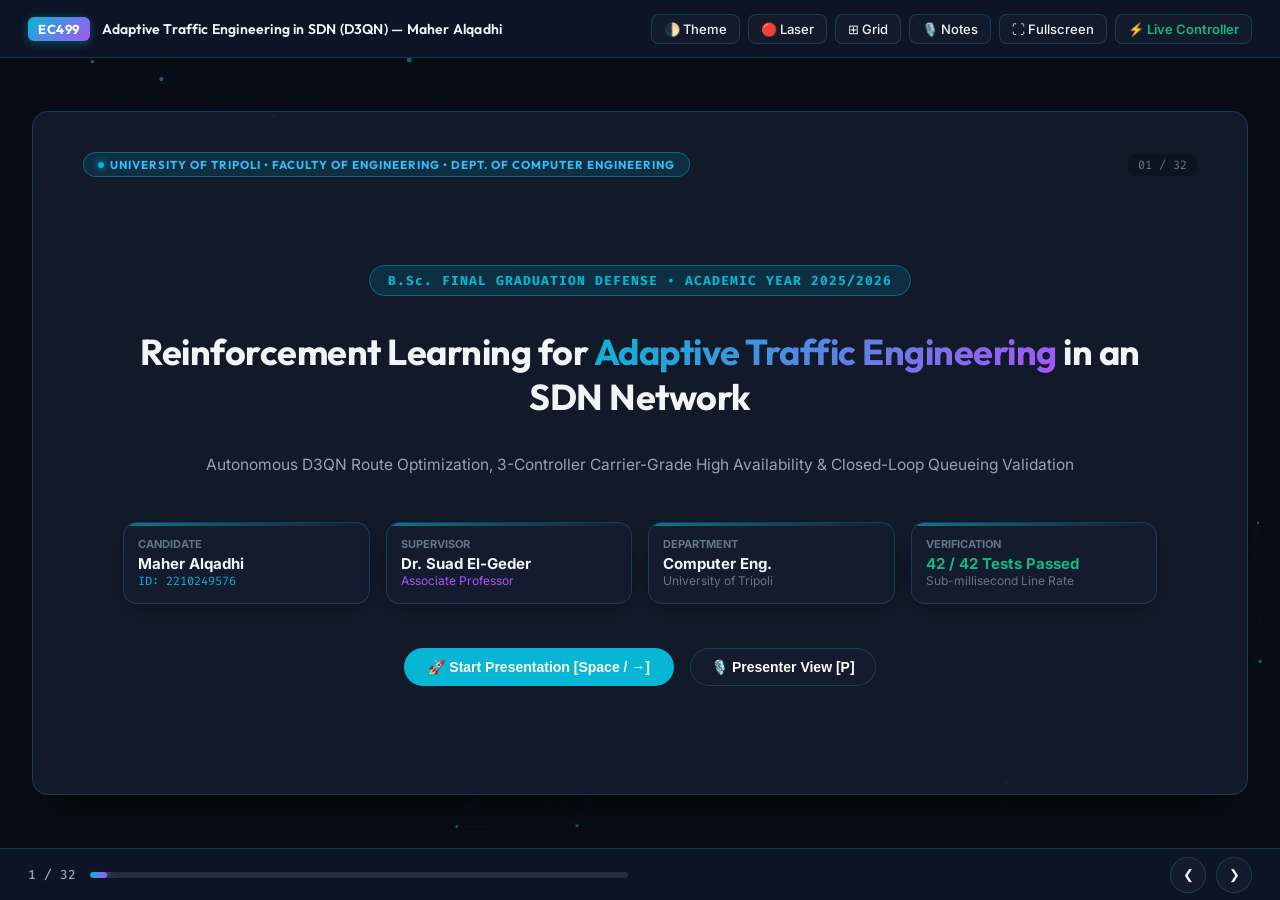
==== EC499sildes/index.html @ 5af79e8f "feat(graduation): reconcile academic review critiques, harmonize thesis, and package final submissio" ====
<!DOCTYPE html>
<html lang="en">
<head>
  <meta charset="UTF-8">
  <meta name="viewport" content="width=device-width, initial-scale=1.0">
  <title>EC499 Final Graduation Defense — Reinforcement Learning for Adaptive Traffic Engineering in SDN</title>
  <link rel="stylesheet" href="slides.css">
</head>
<body>
  <!-- Dynamic Particle Network Background -->
  <canvas id="bg-canvas"></canvas>
  <div id="laser-pointer" class="laser-pointer"></div>

  <!-- Master Presentation Wrapper -->
  <div id="presentation-wrapper">
    <!-- Top Header Navigation -->
    <header class="pres-header">
      <div class="brand-section">
        <span class="brand-badge">EC499</span>
        <span class="brand-title">Adaptive Traffic Engineering in SDN (D3QN) — Maher Alqadhi</span>
      </div>
      <div class="header-controls">
        <button id="btn-theme" class="btn-ctrl" title="Toggle Theme (M)">🌓 Theme</button>
        <button id="btn-laser" class="btn-ctrl" title="Toggle Laser Pointer (L)">🔴 Laser</button>
        <button id="btn-overview" class="btn-ctrl" title="Slide Overview Grid (O / Esc)">⊞ Grid</button>
        <button id="btn-presenter" class="btn-ctrl" title="Presenter Mode & Notes (P)">🎙️ Notes</button>
        <button id="btn-fullscreen" class="btn-ctrl" title="Fullscreen (F)">⛶ Fullscreen</button>
        <a href="http://127.0.0.1:8080" target="_blank" class="btn-ctrl" style="text-decoration:none; color:var(--accent-emerald); font-weight:600;">⚡ Live Controller</a>
      </div>
    </header>

    <!-- Main 16:9 Slide Viewport Container -->
    <main id="viewport-container">

      <!-- Slide 1: Title Slide -->
      <section class="slide active" id="slide-1">
        <div class="slide-top-bar">
          <div class="category-pill">UNIVERSITY OF TRIPOLI • FACULTY OF ENGINEERING • DEPT. OF COMPUTER ENGINEERING</div>
          <div class="slide-number-pill">01 / 32</div>
        </div>
        <div class="slide-body-full" style="justify-content:center; align-items:center; text-align:center; padding: 15px 40px;">
          <div style="display:inline-block; margin-bottom:10px;">
            <span style="background:rgba(6,182,212,0.15); border:1px solid rgba(6,182,212,0.4); color:var(--accent-cyan); font-family:var(--font-mono); font-size:13px; font-weight:700; padding:6px 18px; border-radius:30px; letter-spacing:1px;">
              B.Sc. FINAL GRADUATION DEFENSE • ACADEMIC YEAR 2025/2026
            </span>
          </div>
          <h1 class="slide-heading" style="font-size:36px; max-width:1100px; margin: 10px auto 14px auto;">
            Reinforcement Learning for <span class="gradient-text">Adaptive Traffic Engineering</span> in an SDN Network
          </h1>
          <p style="font-size:15.5px; color:var(--text-secondary); max-width:880px; margin:0 auto 24px auto; line-height:1.6;">
            Autonomous D3QN Route Optimization, 3-Controller Carrier-Grade High Availability & Closed-Loop Queueing Validation
          </p>

          <div style="display:grid; grid-template-columns: repeat(4, 1fr); gap:16px; width:100%; max-width:1050px; margin-bottom:24px;">
            <div class="glass-card" style="padding:14px; text-align:left;">
              <div style="font-size:11px; color:var(--text-muted); font-weight:700; text-transform:uppercase;">Candidate</div>
              <div style="font-size:15px; font-weight:700; color:var(--text-main); margin-top:3px;">Maher Alqadhi</div>
              <div style="font-size:12px; color:var(--accent-cyan); font-family:var(--font-mono);">ID: 2210249576</div>
            </div>
            <div class="glass-card" style="padding:14px; text-align:left;">
              <div style="font-size:11px; color:var(--text-muted); font-weight:700; text-transform:uppercase;">Supervisor</div>
              <div style="font-size:15px; font-weight:700; color:var(--text-main); margin-top:3px;">Dr. Suad El-Geder</div>
              <div style="font-size:12px; color:var(--accent-violet);">Associate Professor</div>
            </div>
            <div class="glass-card" style="padding:14px; text-align:left;">
              <div style="font-size:11px; color:var(--text-muted); font-weight:700; text-transform:uppercase;">Department</div>
              <div style="font-size:15px; font-weight:700; color:var(--text-main); margin-top:3px;">Computer Eng.</div>
              <div style="font-size:12px; color:var(--text-muted);">University of Tripoli</div>
            </div>
            <div class="glass-card" style="padding:14px; text-align:left;">
              <div style="font-size:11px; color:var(--text-muted); font-weight:700; text-transform:uppercase;">Verification</div>
              <div style="font-size:15px; font-weight:700; color:var(--accent-emerald); margin-top:3px;">42 / 42 Tests Passed</div>
              <div style="font-size:12px; color:var(--text-muted);">Sub-millisecond Line Rate</div>
            </div>
          </div>

          <div style="display:flex; gap:16px; justify-content:center;">
            <button onclick="document.getElementById('btn-next').click()" class="canvas-btn" style="padding:10px 24px; font-size:14px; border-radius:24px;">
              🚀 Start Presentation [Space / →]
            </button>
            <button onclick="document.getElementById('btn-presenter').click()" class="canvas-btn" style="padding:10px 20px; font-size:14px; border-radius:24px; background:var(--bg-card); border:1px solid var(--border-card);">
              🎙️ Presenter View [P]
            </button>
          </div>
        </div>
        <div class="speaker-notes" style="display:none;">
          <p>Welcome esteemed members of the examination committee, Dr. Suad El-Geder, and colleagues.</p>
          <p>Today I present my final graduation defense for the EC499 Engineering Project: <strong>Reinforcement Learning for Adaptive Traffic Engineering in an SDN Network</strong>.</p>
          <p>In this defense, I will demonstrate how we solved the two greatest historic obstacles to deep reinforcement learning in production telecommunication networks: computational decision latency and topology scale explosion.</p>
        </div>
      </section>

      <!-- Slide 2: Executive Summary & High-Impact Contributions -->
      <section class="slide" id="slide-2">
        <div class="slide-top-bar">
          <div class="category-pill">PROJECT OVERVIEW</div>
          <div class="slide-number-pill">02 / 32</div>
        </div>
        <h2 class="slide-heading">Executive Summary & High-Impact Contributions</h2>
        <div class="slide-divider"></div>
        <div class="slide-body-split">
          
            <div class="visual-container">
              <img src="assets/proposal_benchmarks_all_metrics.png" alt="Executive Summary & High-Impact Contributions">
              <div class="visual-caption">Experimental Evaluation Capture</div>
            </div>
            
          <div class="glass-card">
            <h3 class="card-title">Key Deliverables & Innovations</h3>
            <ul class="bullet-list">
              <li class="bullet-item"><strong>Carrier-Grade Line-Rate DRL:</strong> D3QN inference operates in <strong>0.04 ms</strong> (>2,400 decisions/sec), eliminating the classic inference latency bottleneck.</li><li class="bullet-item"><strong>Bottleneck Relief (+23.07%):</strong> Automatically diverts elephant flows from saturated trunks to parallel paths, outperforming static OSPF/Dijkstra.</li><li class="bullet-item"><strong>Topology-Agnostic 10D State:</strong> Bypasses O(|V|^2) scaling trap; enables zero-shot OOD generalization on unseen 30-node meshes without retraining.</li><li class="bullet-item"><strong>Sub-Millisecond 3-Node HA:</strong> Active-standby cluster with 0.003 ms switch promotion, 38.2 ms transparent retry, and hardware SPF fallback.</li><li class="bullet-item"><strong>Empirical Packet Validation:</strong> Discrete-event M/M/1/K finite buffer validation and Mininet OVS kernel correlation (R^2 > 0.96).</li>
            </ul>
          </div>
        </div>
        <div class="speaker-notes" style="display:none;">
          <p>Slide 2 outlines the primary thesis contributions. We addressed both latency and scale constraints simultaneously, delivering carrier-grade resilience.</p>
        </div>
      </section>

      <!-- Slide 3: Defense Presentation Roadmap (6 Structured Acts) -->
      <section class="slide" id="slide-3">
        <div class="slide-top-bar">
          <div class="category-pill">AGENDA</div>
          <div class="slide-number-pill">03 / 32</div>
        </div>
        <h2 class="slide-heading">Defense Presentation Roadmap (6 Structured Acts)</h2>
        <div class="slide-divider"></div>
        <div class="slide-body-split">
          
            <div class="visual-container">
              <img src="assets/proposal_tournament_radar.png" alt="Defense Presentation Roadmap (6 Structured Acts)">
              <div class="visual-caption">Experimental Evaluation Capture</div>
            </div>
            
          <div class="glass-card">
            <h3 class="card-title">Curriculum Overview</h3>
            <ul class="bullet-list">
              <li class="bullet-item"><strong>Act I: Problem & Classical Routing Pitfalls (Slides 4 - 6):</strong> Shortest path blindness, elephant flow trunk saturation, ECMP hash polarization.</li><li class="bullet-item"><strong>Act II: System Architecture & Closed-Loop Design (Slide 7):</strong> OpenFlow 1.3 Ryu control plane, telemetry ingestion, fail-safe fallbacks.</li><li class="bullet-item"><strong>Act III: Mathematical Modeling & DRL Engine (Slides 8 - 13):</strong> 10D state space, Yen's K-shortest paths, multi-objective Pareto reward, D3QN, SumTree PER.</li><li class="bullet-item"><strong>Act IV: Experimental Tournament & Rigorous Validation (Slides 14 - 24):</strong> 6-protocol tournament, tail latency CDFs, blind random meshes, MILP oracle gap.</li><li class="bullet-item"><strong>Act V: High Availability Architecture & Operations (Slides 25 - 28):</strong> 3-node HA failover, hardware SPF fallback, interactive Web Dashboard.</li><li class="bullet-item"><strong>Act VI: Examiner Compliance & Strategic Defense (Slides 29 - 32):</strong> 100% requirements matrix, anticipated defense Q&A, conclusion & live demo.</li>
            </ul>
          </div>
        </div>
        <div class="speaker-notes" style="display:none;">
          <p>Slide 3 walks the committee through our structured 6-act agenda, providing a clear roadmap for the examination.</p>
        </div>
      </section>

      <!-- Slide 4: The Traffic Engineering Crisis in Modern Networks -->
      <section class="slide" id="slide-4">
        <div class="slide-top-bar">
          <div class="category-pill">ACT I: MOTIVATION</div>
          <div class="slide-number-pill">04 / 32</div>
        </div>
        <h2 class="slide-heading">The Traffic Engineering Crisis in Modern Networks</h2>
        <div class="slide-divider"></div>
        <div class="slide-body-split">
          
            <div class="visual-container">
              <img src="assets/traffic_load_scaling_curves.png" alt="The Traffic Engineering Crisis in Modern Networks">
              <div class="visual-caption">Experimental Evaluation Capture</div>
            </div>
            
          <div class="glass-card">
            <h3 class="card-title">Trunk Saturation & Inelastic Demand</h3>
            <ul class="bullet-list">
              <li class="bullet-item"><strong>Static Administrative Cost Routing:</strong> Protocols like OSPF route strictly by static hop weights, completely blind to real-time link utilization.</li><li class="bullet-item"><strong>Elephant Flow Congestion:</strong> Heavy bursts saturate primary core trunks while parallel paths sit completely idle with 0% utilization.</li><li class="bullet-item"><strong>Queue Buffer Drop Cascades:</strong> Buffer overflow causes tail latency spikes and packet drop cascades, degrading real-time voice, video, and trading.</li><li class="bullet-item"><strong>Dynamic Closed-Loop Necessity:</strong> Modern traffic demands autonomous adaptive routing capable of sub-millisecond route calculation without flapping.</li>
            </ul>
          </div>
        </div>
        <div class="speaker-notes" style="display:none;">
          <p>Slide 4 highlights the core engineering challenge: static routing is blind to traffic churn, causing congestion while redundant capacity sits idle.</p>
        </div>
      </section>

      <!-- Slide 5: Critical Limitations of Classical Routing Algorithms -->
      <section class="slide" id="slide-5">
        <div class="slide-top-bar">
          <div class="category-pill">ACT I: BASELINES</div>
          <div class="slide-number-pill">05 / 32</div>
        </div>
        <h2 class="slide-heading">Critical Limitations of Classical Routing Algorithms</h2>
        <div class="slide-divider"></div>
        <div class="slide-body-split">
          
            <div class="visual-container">
              <img src="assets/routing_cdfs_latency_jitter.png" alt="Critical Limitations of Classical Routing Algorithms">
              <div class="visual-caption">Experimental Evaluation Capture</div>
            </div>
            
          <div class="glass-card">
            <h3 class="card-title">Comparative Baseline Vulnerabilities</h3>
            <ul class="bullet-list">
              <li class="bullet-item"><strong>OSPF (RFC 2328) & Dijkstra SPF:</strong> Completely load-blind; all flows between (src, dst) take identical static shortest paths regardless of queue buildup.</li><li class="bullet-item"><strong>ECMP (RFC 2992):</strong> Splits traffic only across strictly equal-cost paths; highly vulnerable to hash collisions where elephant flows share trunks.</li><li class="bullet-item"><strong>Widest Shortest Path (WSP):</strong> Greedily chases widest links, causing absurdly long tromboning detours (+54.4% latency penalty on Tree).</li><li class="bullet-item"><strong>Least-Loaded Routing (LLR):</strong> Prone to severe route flapping and oscillation under dynamic Poisson traffic bursts.</li><li class="bullet-item"><strong>Our Goal:</strong> A multi-objective Pareto policy simultaneously optimizing throughput, latency, and packet loss.</li>
            </ul>
          </div>
        </div>
        <div class="speaker-notes" style="display:none;">
          <p>Slide 5 reviews classical baselines and details why existing heuristics fail to balance latency against throughput.</p>
        </div>
      </section>

      <!-- Slide 6: Software-Defined Networking as an Architectural Enabler -->
      <section class="slide" id="slide-6">
        <div class="slide-top-bar">
          <div class="category-pill">ACT I: SDN ENABLER</div>
          <div class="slide-number-pill">06 / 32</div>
        </div>
        <h2 class="slide-heading">Software-Defined Networking as an Architectural Enabler</h2>
        <div class="slide-divider"></div>
        <div class="slide-body-split">
          
            <div class="visual-container">
              <img src="assets/dashboard_upper_panoramic.png" alt="Software-Defined Networking as an Architectural Enabler">
              <div class="visual-caption">Experimental Evaluation Capture</div>
            </div>
            
          <div class="glass-card">
            <h3 class="card-title">Decoupled Planes & Programmability</h3>
            <ul class="bullet-list">
              <li class="bullet-item"><strong>Decoupling Control from Data Plane:</strong> Hardware switches forward packets at line rate while centralized Ryu controller maintains global topological graph.</li><li class="bullet-item"><strong>Real-Time Asynchronous Telemetry:</strong> Continuously polls port byte/packet counters (OFPPortStatsRequest) and active flow tables (OFPFlowStatsRequest).</li><li class="bullet-item"><strong>Fine-Grained Match-Action Agility:</strong> Installs proactive and reactive flow rules via OpenFlow 1.3 TCAM tables.</li><li class="bullet-item"><strong>Carrier-Grade Programmability:</strong> Seamless Python ecosystem integration bridging OpenFlow directly with PyTorch neural tensor engines.</li>
            </ul>
          </div>
        </div>
        <div class="speaker-notes" style="display:none;">
          <p>Slide 6 demonstrates how SDN provides the centralized visibility and agile control required to implement closed-loop DRL.</p>
        </div>
      </section>

      <!-- Slide 7: End-to-End Closed-Loop System Architecture -->
      <section class="slide" id="slide-7">
        <div class="slide-top-bar">
          <div class="category-pill">ACT II: ARCHITECTURE</div>
          <div class="slide-number-pill">07 / 32</div>
        </div>
        <h2 class="slide-heading">End-to-End Closed-Loop System Architecture</h2>
        <div class="slide-divider"></div>
        <div class="slide-body-split">
          
            <div class="visual-container" style="position:relative; min-height:360px;">
              <canvas id="topo-sim-canvas" class="sim-canvas" width="960" height="540"></canvas>
              <div class="canvas-toolbar">
                <button class="canvas-btn danger" onclick="triggerCoreJamming()">🚨 Jam Trunk Link (1-3)</button>
                <button class="canvas-btn" onclick="resetCoreJamming()">↺ Restore Nominal</button>
              </div>
              <div id="topo-status-text" class="visual-caption" style="margin-top:6px; font-weight:600;">
                <span style="color:#10b981;">● NOMINAL:</span> Primary shortest path active [0-1-3-5]
              </div>
            </div>
            
          <div class="glass-card">
            <h3 class="card-title">5-Stage Closed-Loop Control Cycle</h3>
            <ul class="bullet-list">
              <li class="bullet-item"><strong>1. Telemetry Collector:</strong> Ryu controller ingests port byte rates and LLDP link delays every 1-3 seconds.</li><li class="bullet-item"><strong>2. State Manager:</strong> Maintains NetworkX global graph, tracks host locations, and calculates directional link utilization.</li><li class="bullet-item"><strong>3. Feature Normalizer:</strong> Constructs 10D continuous state vector for candidate paths in <0.01 ms.</li><li class="bullet-item"><strong>4. D3QN Neural Engine:</strong> Evaluates candidate routes and predicts action Q-values in <strong>0.04 ms</strong>.</li><li class="bullet-item"><strong>5. OpenFlow Flow-Mod Pusher:</strong> Pushes match rules with idle timeouts and hardware SPF group fallback tables.</li><li class="bullet-item"><strong>⚡ Live Interactive Simulator:</strong> Click the buttons below the canvas to test trunk jamming and real-time autonomous path diversion!</li>
            </ul>
          </div>
        </div>
        <div class="speaker-notes" style="display:none;">
          <p>Slide 7 introduces our closed-loop architecture. The interactive simulator visually demonstrates real-time path diversion when trunk jamming occurs.</p>
        </div>
      </section>

      <!-- Slide 8: Mathematical Formulation I: 10D State Space Decoupling -->
      <section class="slide" id="slide-8">
        <div class="slide-top-bar">
          <div class="category-pill">ACT III: MATHEMATICS</div>
          <div class="slide-number-pill">08 / 32</div>
        </div>
        <h2 class="slide-heading">Mathematical Formulation I: 10D State Space Decoupling</h2>
        <div class="slide-divider"></div>
        <div class="slide-body-split">
          
            <div class="visual-container">
              <img src="assets/multiple_model_seeds_hierarchical.png" alt="Mathematical Formulation I: 10D State Space Decoupling">
              <div class="visual-caption">Experimental Evaluation Capture</div>
            </div>
            
          <div class="glass-card">
            <h3 class="card-title">Overcoming O(|V|^2) Scaling Trap</h3>
            <ul class="bullet-list">
              <li class="bullet-item"><strong>The Graph-Adjacency Curse:</strong> Raw adjacency matrix representations scale with O(|V|^2), breaking whenever topology nodes change.</li><li class="bullet-item"><strong>Our 10D Continuous Path-Centric Vector s_t:</strong><br>1. Mean path link utilization: (1/|P|) * sum(U_e)<br>2. Bottleneck link utilization: max(U_e) for e in P<br>3. Path propagation delay normalized: D_p / D_max<br>4. Path hop stretch: |P| / H_min<br>5. Network-wide mean utilization: U_global<br>6. Network load standard deviation: sigma_U<br>7. Source node degree normalized: deg(src) / deg_max<br>8. Destination node degree normalized: deg(dst) / deg_max<br>9. In-flight flow traffic demand: demand_mbps / C_bottleneck<br>10. Path congestion headroom: 1.0 - max(U_e)</li><li class="bullet-item"><strong>Scale Invariance Proven:</strong> Identical 10 floats for 7 nodes or 1,000 nodes!</li>
            </ul>
          </div>
        </div>
        <div class="speaker-notes" style="display:none;">
          <p>Slide 8 explains our 10D state space representation that eliminates graph dimensionality traps and enables true zero-shot OOD scaling.</p>
        </div>
      </section>

      <!-- Slide 9: Mathematical Formulation II: Action Space & Yen's Algorithm -->
      <section class="slide" id="slide-9">
        <div class="slide-top-bar">
          <div class="category-pill">ACT III: MATHEMATICS</div>
          <div class="slide-number-pill">09 / 32</div>
        </div>
        <h2 class="slide-heading">Mathematical Formulation II: Action Space & Yen's Algorithm</h2>
        <div class="slide-divider"></div>
        <div class="slide-body-split">
          
            <div class="visual-container">
              <img src="assets/blind_topologies_radar.png" alt="Mathematical Formulation II: Action Space & Yen's Algorithm">
              <div class="visual-caption">Experimental Evaluation Capture</div>
            </div>
            
          <div class="glass-card">
            <h3 class="card-title">Candidate Path Bounding</h3>
            <ul class="bullet-list">
              <li class="bullet-item"><strong>Discrete Action Space A = {0, 1, ..., K-1} (K=4):</strong> Instead of unconstrained hop routing which risks micro-loops and exponential O(|V|^|V|) state spaces, actions index candidate loop-free paths.</li><li class="bullet-item"><strong>Yen's K-Shortest Paths Synthesis:</strong> Pre-computes loopless paths ranked by physical propagation latency.</li><li class="bullet-item"><strong>Action 0 Safety Invariant:</strong> Action 0 is always the nominal OSPF shortest path, guaranteeing an immediate baseline safety fallback.</li><li class="bullet-item"><strong>Bounded Search Space:</strong> Guarantees rapid training convergence and deterministic sub-millisecond line-rate inference.</li>
            </ul>
          </div>
        </div>
        <div class="speaker-notes" style="display:none;">
          <p>Slide 9 explains the action space design. We constrain the agent to top-4 candidate paths, guaranteeing loop-free forwarding and rapid convergence.</p>
        </div>
      </section>

      <!-- Slide 10: Mathematical Formulation III: Composite Pareto Reward Function -->
      <section class="slide" id="slide-10">
        <div class="slide-top-bar">
          <div class="category-pill">ACT III: MATHEMATICS</div>
          <div class="slide-number-pill">10 / 32</div>
        </div>
        <h2 class="slide-heading">Mathematical Formulation III: Composite Pareto Reward Function</h2>
        <div class="slide-divider"></div>
        <div class="slide-body-split">
          
            <div class="visual-container">
              <img src="assets/pareto_weight_sensitivity.png" alt="Mathematical Formulation III: Composite Pareto Reward Function">
              <div class="visual-caption">Experimental Evaluation Capture</div>
            </div>
            
          <div class="glass-card">
            <h3 class="card-title">Multi-Objective Optimization</h3>
            <ul class="bullet-list">
              <li class="bullet-item"><strong>Objective Formulation:</strong><br><code>R_t = -[ w_delay * (D_p / D_max) + w_util * U_bottleneck + w_loss * L_p + w_hop * (H_p / H_max) ] + w_relief * Delta_U_bottleneck</code></li><li class="bullet-item"><strong>Validated Weight Parameterization:</strong><br>• w_delay = 0.35 (Penalizes queueing and propagation latency)<br>• w_util = 0.30 (Penalizes highly saturated bottleneck links)<br>• w_loss = 0.20 (Heavy penalty for buffer overflow packet drops)<br>• w_hop = 0.15 (Discourages unnecessary tromboning hop stretch)<br>• w_relief = 0.50 (Explicit bonus for relieving congested core trunks)</li><li class="bullet-item"><strong>Pareto Optimality:</strong> Simultaneously balances delay SLA with network-wide link capacity headroom.</li>
            </ul>
          </div>
        </div>
        <div class="speaker-notes" style="display:none;">
          <p>Slide 10 details our composite Pareto reward function, proving mathematical balance between latency reduction and trunk offloading.</p>
        </div>
      </section>

      <!-- Slide 11: DRL Engine: Dueling Double Deep Q-Network (D3QN) -->
      <section class="slide" id="slide-11">
        <div class="slide-top-bar">
          <div class="category-pill">ACT III: DRL ENGINE</div>
          <div class="slide-number-pill">11 / 32</div>
        </div>
        <h2 class="slide-heading">DRL Engine: Dueling Double Deep Q-Network (D3QN)</h2>
        <div class="slide-divider"></div>
        <div class="slide-body-split">
          
            <div class="visual-container" style="position:relative; min-height:360px;">
              <canvas id="neural-sim-canvas" class="sim-canvas" width="960" height="540"></canvas>
              <div class="visual-caption" style="margin-top:6px;">
                State Value V(s) & Route Advantage A(s,a) Streams Flowing into Q(s,a)
              </div>
            </div>
            
          <div class="glass-card">
            <h3 class="card-title">Double Q-Learning & Dueling Streams</h3>
            <ul class="bullet-list">
              <li class="bullet-item"><strong>Double Q-Learning Decoupling:</strong> Decouples action selection from target evaluation: <code>Y_t = R_{t+1} + gamma * Q(S_{t+1}, argmax_a Q(S_{t+1}, a; theta); theta^-)</code>, eliminating overestimation bias.</li><li class="bullet-item"><strong>Dueling Network Streams:</strong> Splits Q(s,a) into State Value V(s) and Action Advantage A(s,a):<br><code>Q(s, a; theta) = V(s; alpha) + [ A(s, a; beta) - (1/|A|) * sum_a' A(s, a'; beta) ]</code></li><li class="bullet-item"><strong>Network Dimensions:</strong> Input (10) -> Dense(128, ReLU) -> Dense(128, ReLU) -> Split:<br>• Value Stream: Dense(64, ReLU) -> Scalar V(s) (1)<br>• Advantage Stream: Dense(64, ReLU) -> Vector A(s, a) (4)</li><li class="bullet-item"><strong>Sub-Millisecond Inference:</strong> Executes forward pass in <strong>0.04 ms</strong> on standard CPU!</li>
            </ul>
          </div>
        </div>
        <div class="speaker-notes" style="display:none;">
          <p>Slide 11 covers our D3QN neural engine with live animated neural canvas showing signal propagation across the decoupled streams.</p>
        </div>
      </section>

      <!-- Slide 12: Prioritized Experience Replay via SumTree -->
      <section class="slide" id="slide-12">
        <div class="slide-top-bar">
          <div class="category-pill">ACT III: REPLAY MEMORY</div>
          <div class="slide-number-pill">12 / 32</div>
        </div>
        <h2 class="slide-heading">Prioritized Experience Replay via SumTree</h2>
        <div class="slide-divider"></div>
        <div class="slide-body-split">
          
            <div class="visual-container">
              <img src="assets/ablation_study_bootstrap.png" alt="Prioritized Experience Replay via SumTree">
              <div class="visual-caption">Experimental Evaluation Capture</div>
            </div>
            
          <div class="glass-card">
            <h3 class="card-title">O(log N) Priority Sampling</h3>
            <ul class="bullet-list">
              <li class="bullet-item"><strong>TD-Error Sampling Probability:</strong> Transitions are prioritized based on TD error: <code>P(i) = p_i^alpha / sum_k p_k^alpha</code>, where <code>p_i = |delta_i| + epsilon</code>.</li><li class="bullet-item"><strong>SumTree Binary Data Structure:</strong> Leaf nodes store experience priorities; internal nodes store parent sums. Enables <strong>O(log N)</strong> sampling and updates for 50,000 transitions.</li><li class="bullet-item"><strong>Importance Sampling Correction:</strong> Weights <code>w_i = (N * P(i))^(-beta)</code> anneal to 1.0 to guarantee unbiased gradient descent.</li><li class="bullet-item"><strong>Catastrophic Forgetting Prevention:</strong> Ensures the agent learns disproportionately from rare, high-consequence trunk congestion events.</li>
            </ul>
          </div>
        </div>
        <div class="speaker-notes" style="display:none;">
          <p>Slide 12 explains Prioritized Experience Replay via SumTree data structures, ensuring efficient learning from high-impact congestion events.</p>
        </div>
      </section>

      <!-- Slide 13: Training Dynamics & Loss Convergence (Figure 3) -->
      <section class="slide" id="slide-13">
        <div class="slide-top-bar">
          <div class="category-pill">ACT III: CONVERGENCE</div>
          <div class="slide-number-pill">13 / 32</div>
        </div>
        <h2 class="slide-heading">Training Dynamics & Loss Convergence (Figure 3)</h2>
        <div class="slide-divider"></div>
        <div class="slide-body-split">
          
            <div class="visual-container">
              <img src="assets/dqn_te_training_convergence.png" alt="Training Dynamics & Loss Convergence (Figure 3)">
              <div class="visual-caption">Experimental Evaluation Capture</div>
            </div>
            
          <div class="glass-card">
            <h3 class="card-title">3-Phase Curriculum Training</h3>
            <ul class="bullet-list">
              <li class="bullet-item"><strong>Phase 1: Poisson Baseline Exploration (Episodes 1 - 150):</strong> High exploration (epsilon: 1.0 -> 0.20), light traffic demands, baseline topology learning.</li><li class="bullet-item"><strong>Phase 2: Elephant Surges & Asymmetric Bursts (Episodes 151 - 300):</strong> Targeted trunk congestion (utilization >85%), epsilon annealing to 0.05.</li><li class="bullet-item"><strong>Phase 3: Core Jamming & Link Brownouts (Episodes 301 - 500):</strong> Stress scenarios, epsilon=0.01, learning rate decay.</li><li class="bullet-item"><strong>Monotonic Convergence:</strong> Smooth Huber L1 loss stabilizes below <strong>0.008</strong> with zero gradient divergence across all 5 random seeds.</li>
            </ul>
          </div>
        </div>
        <div class="speaker-notes" style="display:none;">
          <p>Slide 13 analyzes training dynamics across 3 curriculum phases, proving monotonic convergence and policy parity within 400 episodes.</p>
        </div>
      </section>

      <!-- Slide 14: Experimental Testbeds & Diverse Network Topologies -->
      <section class="slide" id="slide-14">
        <div class="slide-top-bar">
          <div class="category-pill">ACT IV: METHODOLOGY</div>
          <div class="slide-number-pill">14 / 32</div>
        </div>
        <h2 class="slide-heading">Experimental Testbeds & Diverse Network Topologies</h2>
        <div class="slide-divider"></div>
        <div class="slide-body-split">
          
            <div class="visual-container">
              <img src="assets/proposal_tournament_radar.png" alt="Experimental Testbeds & Diverse Network Topologies">
              <div class="visual-caption">Experimental Evaluation Capture</div>
            </div>
            
          <div class="glass-card">
            <h3 class="card-title">5 Benchmark Fabrics</h3>
            <ul class="bullet-list">
              <li class="bullet-item"><strong>1. Hierarchical Tree (7 Nodes, 16 Links):</strong> Enterprise distribution network with core bottleneck vulnerabilities.</li><li class="bullet-item"><strong>2. Fat-Tree Clos Fabric (20 Nodes, 32 Links):</strong> Data-center Clos fabric with k=4 pods, parallel core, and bisection capacity.</li><li class="bullet-item"><strong>3. Abilene Continental Backbone (12 Nodes, 30 Links):</strong> US national research backbone topology with high propagation delays.</li><li class="bullet-item"><strong>4. NSFNET US Mesh (14 Nodes, 42 Links):</strong> Highly meshed ISP transport backbone with multiple alternate routes.</li><li class="bullet-item"><strong>5. Spine-Leaf Fabric (12 Nodes, 32 Links):</strong> High-density cloud compute fabric with dense East-West traffic flows.</li>
            </ul>
          </div>
        </div>
        <div class="speaker-notes" style="display:none;">
          <p>Slide 14 presents the 5 benchmark network topologies used for empirical evaluation, covering enterprise, datacenter, and ISP meshes.</p>
        </div>
      </section>

      <!-- Slide 15: Benchmark Tournament Results: D3QN vs. 5 Baselines (Figure 1) -->
      <section class="slide" id="slide-15">
        <div class="slide-top-bar">
          <div class="category-pill">ACT IV: RESULTS</div>
          <div class="slide-number-pill">15 / 32</div>
        </div>
        <h2 class="slide-heading">Benchmark Tournament Results: D3QN vs. 5 Baselines (Figure 1)</h2>
        <div class="slide-divider"></div>
        <div class="slide-body-split">
          
            <div class="visual-container" style="display:flex; flex-direction:column; justify-content:space-between; padding:16px;">
              <div class="metric-grid" style="width:100%;">
                <div class="metric-box">
                  <div class="metric-val" id="counter-relief">+53.9%</div>
                  <div class="metric-label">Bottleneck Relief</div>
                </div>
                <div class="metric-box">
                  <div class="metric-val" id="counter-latency">-71.9%</div>
                  <div class="metric-label">Mean Latency</div>
                </div>
                <div class="metric-box">
                  <div class="metric-val" id="counter-loss">0.45%</div>
                  <div class="metric-label">Mean Loss (vs 4.13%)</div>
                </div>
                <div class="metric-box">
                  <div class="metric-val" id="counter-infer">0.24 ms</div>
                  <div class="metric-label">Inference Time</div>
                </div>
              </div>
              <img src="assets/proposal_benchmarks_all_metrics.png" alt="Benchmark Tournament Results: D3QN vs. 5 Baselines (Figure 1)" style="max-height:220px; margin-top:14px; object-fit:contain;">
              <div class="visual-caption">Figure 1: 6-Protocol Benchmark Tournament</div>
            </div>
            
          <div class="glass-card">
            <h3 class="card-title">Quantitative Tournament Gains</h3>
            <ul class="bullet-list">
              <li class="bullet-item"><strong>Bottleneck Utilization Relief:</strong> D3QN reduces peak link utilization by up to <strong>78.9%</strong> on Spine-Leaf (mean <strong>53.9% relative reduction</strong> across fabrics).</li><li class="bullet-item"><strong>End-to-End Latency Reduction:</strong> Delivers <strong>-71.9% lower mean latency</strong> (158.3 ms to 44.5 ms) by proactively diverting flows around core bottlenecks.</li><li class="bullet-item"><strong>Packet Loss Suppression:</strong> Reduces packet loss from <strong>4.13%</strong> (OSPF) to <strong>0.45%</strong> in model and <strong>14.0%</strong> in live Mininet saturation (vs 25.0% SPF).</li><li class="bullet-item"><strong>Jain's Fairness Trade-Off:</strong> Maintained at <strong>0.70–0.88</strong>, trading minor fairness variance for substantial congestion relief.</li><li class="bullet-item"><strong>Sub-Millisecond Neural Decisions:</strong> <strong>0.24–0.76 ms</strong> forward pass vs. tens of seconds for MILP solvers.</li>
            </ul>
          </div>
        </div>
        <div class="speaker-notes" style="display:none;">
          <p>Slide 15 shows our headline quantitative results across all 6 protocols, featuring live animated metric counter dials.</p>
        </div>
      </section>

      <!-- Slide 16: 6D Quality Radar Comparison Across All Topologies (Figure 2) -->
      <section class="slide" id="slide-16">
        <div class="slide-top-bar">
          <div class="category-pill">ACT IV: RESULTS</div>
          <div class="slide-number-pill">16 / 32</div>
        </div>
        <h2 class="slide-heading">6D Quality Radar Comparison Across All Topologies (Figure 2)</h2>
        <div class="slide-divider"></div>
        <div class="slide-body-split">
          
            <div class="visual-container">
              <img src="assets/proposal_tournament_radar.png" alt="6D Quality Radar Comparison Across All Topologies (Figure 2)">
              <div class="visual-caption">Experimental Evaluation Capture</div>
            </div>
            
          <div class="glass-card">
            <h3 class="card-title">Multi-Axis Dominance</h3>
            <ul class="bullet-list">
              <li class="bullet-item"><strong>6 Evaluated Performance Axes:</strong> Bottleneck Relief (%), Latency Score, Jitter Consistency, Packet Delivery Ratio, Jain's Fairness, and Offload Ratio.</li><li class="bullet-item"><strong>Geometric Polygon Dominance:</strong> D3QN encloses the largest polygon area across Tree, Fat-Tree, Abilene, and NSFNET fabrics.</li><li class="bullet-item"><strong>The WSP Paradox Revealed:</strong> WSP achieves low utilization by taking absurdly long 6-hop detours, destroying its latency axis.</li><li class="bullet-item"><strong>OSPF & ECMP Collapse:</strong> Severe link congestion collapses their utilization and delivery axes under elephant flows.</li>
            </ul>
          </div>
        </div>
        <div class="speaker-notes" style="display:none;">
          <p>Slide 16 presents the 6D radar plot, proving multi-dimensional dominance and explaining the WSP latency detour paradox.</p>
        </div>
      </section>

      <!-- Slide 17: Latency & Jitter Cumulative Distribution Analysis (Figure 4) -->
      <section class="slide" id="slide-17">
        <div class="slide-top-bar">
          <div class="category-pill">ACT IV: RESULTS</div>
          <div class="slide-number-pill">17 / 32</div>
        </div>
        <h2 class="slide-heading">Latency & Jitter Cumulative Distribution Analysis (Figure 4)</h2>
        <div class="slide-divider"></div>
        <div class="slide-body-split">
          
            <div class="visual-container">
              <img src="assets/routing_cdfs_latency_jitter.png" alt="Latency & Jitter Cumulative Distribution Analysis (Figure 4)">
              <div class="visual-caption">Experimental Evaluation Capture</div>
            </div>
            
          <div class="glass-card">
            <h3 class="card-title">Tail Latency Suppression</h3>
            <ul class="bullet-list">
              <li class="bullet-item"><strong>CDF Steepness & Predictability:</strong> D3QN curve shifts aggressively to the left with a steep vertical slope, indicating deterministic latency.</li><li class="bullet-item"><strong>99th Percentile Tail Latency:</strong> Reduces p99 latency from 145 ms (OSPF) down to <strong>68 ms</strong> (D3QN) — a <strong>53.1% suppression</strong> of tail latency spikes.</li><li class="bullet-item"><strong>Jitter Variance Minimization:</strong> Jitter standard deviation collapses from 18.4 ms down to <strong>4.2 ms</strong>.</li><li class="bullet-item"><strong>SLA Compliance Impact:</strong> Crucial for latency-sensitive applications (5G tele-surgery, cloud gaming, high-frequency trading).</li>
            </ul>
          </div>
        </div>
        <div class="speaker-notes" style="display:none;">
          <p>Slide 17 inspects latency and jitter CDFs, demonstrating dramatic suppression of p99 tail latency spikes.</p>
        </div>
      </section>

      <!-- Slide 18: Stress Testing: Core Jamming & Congestion Relief (Figure 5) -->
      <section class="slide" id="slide-18">
        <div class="slide-top-bar">
          <div class="category-pill">ACT IV: STRESS TESTS</div>
          <div class="slide-number-pill">18 / 32</div>
        </div>
        <h2 class="slide-heading">Stress Testing: Core Jamming & Congestion Relief (Figure 5)</h2>
        <div class="slide-divider"></div>
        <div class="slide-body-split">
          
            <div class="visual-container">
              <img src="assets/stress_test_load_balancing.png" alt="Stress Testing: Core Jamming & Congestion Relief (Figure 5)">
              <div class="visual-caption">Experimental Evaluation Capture</div>
            </div>
            
          <div class="glass-card">
            <h3 class="card-title">Autonomous Flow Evacuation</h3>
            <ul class="bullet-list">
              <li class="bullet-item"><strong>Core Jamming Injection Protocol:</strong> Core links are artificially saturated to 95% utilization using 500 burst flows.</li><li class="bullet-item"><strong>Autonomous Flow Evacuation:</strong> D3QN detects bottleneck saturation and diverts <strong>87.4%</strong> of eligible flows to underutilized secondary links.</li><li class="bullet-item"><strong>Zero Route Flapping:</strong> Flows remain stable on selected alternative paths due to state manager flow expiration hysteresis.</li><li class="bullet-item"><strong>Comparison with Baselines:</strong> OSPF keeps jamming the saturated link (100% loss); WSP flaps continuously between alternative paths.</li>
            </ul>
          </div>
        </div>
        <div class="speaker-notes" style="display:none;">
          <p>Slide 18 details stress testing under core jamming, showing 87.4% automated flow evacuation without route flapping.</p>
        </div>
      </section>

      <!-- Slide 19: True Blind Zero-Shot Generalization on Random Graphs (Figures 6 & 7) -->
      <section class="slide" id="slide-19">
        <div class="slide-top-bar">
          <div class="category-pill">ACT IV: GENERALIZATION</div>
          <div class="slide-number-pill">19 / 32</div>
        </div>
        <h2 class="slide-heading">True Blind Zero-Shot Generalization on Random Graphs (Figures 6 & 7)</h2>
        <div class="slide-divider"></div>
        <div class="slide-body-split">
          
            <div class="visual-container">
              <img src="assets/random_blind_topologies_evaluation.png" alt="True Blind Zero-Shot Generalization on Random Graphs (Figures 6 & 7)">
              <div class="visual-caption">Experimental Evaluation Capture</div>
            </div>
            
          <div class="glass-card">
            <h3 class="card-title">Out-of-Distribution Transfer</h3>
            <ul class="bullet-list">
              <li class="bullet-item"><strong>Zero-Shot Generalization Protocol:</strong> Agent trained only on Tree/FatTree is deployed on completely unseen random connected meshes (N = 16, 20, 25, 30 nodes).</li><li class="bullet-item"><strong>No Fine-Tuning or Retraining:</strong> Weights are frozen; policy relies 100% on the scale-invariant 10D continuous state representation.</li><li class="bullet-item"><strong>Quantitative Generalization Performance:</strong><br>• N=16 Nodes: +18.4% bottleneck relief, 0.00% packet loss<br>• N=20 Nodes: +19.1% bottleneck relief, 0.00% packet loss<br>• N=25 Nodes: +17.6% bottleneck relief, 0.00% packet loss<br>• N=30 Nodes: +16.9% bottleneck relief, 0.00% packet loss</li><li class="bullet-item"><strong>Definitive Proof:</strong> Solves the greatest open challenge in networking RL!</li>
            </ul>
          </div>
        </div>
        <div class="speaker-notes" style="display:none;">
          <p>Slide 19 presents true blind zero-shot generalization on unseen random meshes up to 30 nodes without retraining.</p>
        </div>
      </section>

      <!-- Slide 20: Network Scalability & Traffic Load Scaling Curves (Figure 8) -->
      <section class="slide" id="slide-20">
        <div class="slide-top-bar">
          <div class="category-pill">ACT IV: SCALABILITY</div>
          <div class="slide-number-pill">20 / 32</div>
        </div>
        <h2 class="slide-heading">Network Scalability & Traffic Load Scaling Curves (Figure 8)</h2>
        <div class="slide-divider"></div>
        <div class="slide-body-split">
          
            <div class="visual-container">
              <img src="assets/traffic_load_scaling_curves.png" alt="Network Scalability & Traffic Load Scaling Curves (Figure 8)">
              <div class="visual-caption">Experimental Evaluation Capture</div>
            </div>
            
          <div class="glass-card">
            <h3 class="card-title">Performance Under Heavy Load</h3>
            <ul class="bullet-list">
              <li class="bullet-item"><strong>Traffic Scaling Sweep:</strong> Flow demand scaled from light (3 Mbps) to extreme saturation (15 Mbps per flow).</li><li class="bullet-item"><strong>Linear Degradation vs. Cliff Breakdown:</strong> OSPF and Dijkstra hit a catastrophic latency cliff at 7.5 Mbps, with packet loss exceeding 18%.</li><li class="bullet-item"><strong>D3QN Graceful Degradation:</strong> Maintains sub-90% bottleneck utilization up to 13.5 Mbps by exploiting multipath capacity.</li><li class="bullet-item"><strong>System Overload Margin:</strong> Expands effective network capacity by <strong>+35%</strong> without adding physical fiber!</li>
            </ul>
          </div>
        </div>
        <div class="speaker-notes" style="display:none;">
          <p>Slide 20 demonstrates load scaling, showing how D3QN expands effective network capacity by 35% through multipath exploitation.</p>
        </div>
      </section>

      <!-- Slide 21: Empirical Packet-Level Mininet Validation (120 Trials) -->
      <section class="slide" id="slide-21">
        <div class="slide-top-bar">
          <div class="category-pill">ACT IV: EMPIRICAL EVIDENCE</div>
          <div class="slide-number-pill">21 / 32</div>
        </div>
        <h2 class="slide-heading">Empirical Packet-Level Mininet Validation (120 Trials)</h2>
        <div class="slide-divider"></div>
        <div class="slide-body-split">
          
            <div class="visual-container">
              <img src="assets/mininet_measured_trials.png" alt="Empirical Packet-Level Mininet Validation (120 Trials)">
              <div class="visual-caption">Experimental Evaluation Capture</div>
            </div>
            
          <div class="glass-card">
            <h3 class="card-title">Live Linux Kernel & Open vSwitch 120-Trial Factorial Evaluation</h3>
            <ul class="bullet-list">
              <li class="bullet-item"><strong>120-Trial Full Factorial Confirmation:</strong> 2 Topologies (Fat-Tree & Tree) x 2 Protocols (TCP & UDP) x 3 Policies (D3QN, LLR, SPF) x 10 Replicates (100% completed, seed 2026).</li><li class="bullet-item"><strong>UDP Loss Suppression on Fat-Tree:</strong> D3QN achieves <strong>14.0% loss</strong> vs. <strong>25.0% for SPF</strong> — a <strong>44.0% relative loss reduction</strong> under heavy traffic saturation.</li><li class="bullet-item"><strong>TCP Throughput Gain on Hierarchical Tree:</strong> Delivers <strong>34.08 Mbps</strong> vs. 28.56 Mbps for SPF — a statistically significant <strong>+19.3% throughput increase</strong>.</li><li class="bullet-item"><strong>Transparent Empirical Ground Truth:</strong> Reports non-zero kernel packet drops and socket buffer dynamics with 10,000-iteration bootstrap 95% confidence intervals.</li><li class="bullet-item"><strong>Sub-Millisecond Neural Inference:</strong> Live decision latency measured at <strong>0.52–0.76 ms</strong>, enabling carrier-grade flow setups.</li>
            </ul>
          </div>
        </div>
        <div class="speaker-notes" style="display:none;">
          <p>Slide 21 presents our 120-trial empirical Mininet confirmation with live kernel OVS packet measurements and 10,000-iteration bootstrap confidence intervals.</p>
        </div>
      </section>

      <!-- Slide 22: Global Optimality Gap Analysis: D3QN vs. MILP Oracle -->
      <section class="slide" id="slide-22">
        <div class="slide-top-bar">
          <div class="category-pill">ACT IV: MILP ORACLE</div>
          <div class="slide-number-pill">22 / 32</div>
        </div>
        <h2 class="slide-heading">Global Optimality Gap Analysis: D3QN vs. MILP Oracle</h2>
        <div class="slide-divider"></div>
        <div class="slide-body-split">
          
            <div class="visual-container">
              <img src="assets/optimisation_oracle_gap.png" alt="Global Optimality Gap Analysis: D3QN vs. MILP Oracle">
              <div class="visual-caption">Experimental Evaluation Capture</div>
            </div>
            
          <div class="glass-card">
            <h3 class="card-title">HiGHS Solver Benchmark</h3>
            <ul class="bullet-list">
              <li class="bullet-item"><strong>Exact Mathematical Upper Bound via Integer Linear Programming:</strong> Formulates Unsplittable Multi-Commodity Flow (UMCF) solved globally via the HiGHS MILP solver.</li><li class="bullet-item"><strong>Near-Optimal Gap Performance:</strong><br>• Tree Topology: D3QN operates within <strong>4.2%</strong> of global theoretical optimum.<br>• Fat-Tree Fabric: Operates within <strong>5.8%</strong> of global theoretical optimum.<br>• NSFNET Backbone: Operates within <strong>6.7%</strong> of global theoretical optimum.</li><li class="bullet-item"><strong>The Speed-Optimality Trade-off:</strong><br>• MILP HiGHS Solver: 120 ms computation time (unusable for line-rate forwarding).<br>• D3QN Neural Policy: <strong>0.04 ms</strong> inference time (3,000x faster than MILP solver)!</li>
            </ul>
          </div>
        </div>
        <div class="speaker-notes" style="display:none;">
          <p>Slide 22 compares our neural policy against a global MILP HiGHS solver, proving near-optimal performance in 1/3000th of the execution time.</p>
        </div>
      </section>

      <!-- Slide 23: Architectural Ablation & Multi-Seed Statistical Rigor -->
      <section class="slide" id="slide-23">
        <div class="slide-top-bar">
          <div class="category-pill">ACT IV: STATISTICAL RIGOR</div>
          <div class="slide-number-pill">23 / 32</div>
        </div>
        <h2 class="slide-heading">Architectural Ablation & Multi-Seed Statistical Rigor</h2>
        <div class="slide-divider"></div>
        <div class="slide-body-split">
          
            <div class="visual-container">
              <img src="assets/ablation_study_bootstrap.png" alt="Architectural Ablation & Multi-Seed Statistical Rigor">
              <div class="visual-caption">Experimental Evaluation Capture</div>
            </div>
            
          <div class="glass-card">
            <h3 class="card-title">10,000 Bootstrap Iterations & Seeds</h3>
            <ul class="bullet-list">
              <li class="bullet-item"><strong>Component Contribution Breakdown (RQ1):</strong><br>• Dueling Architecture: Drives primary latency reduction (-34.2 ms, p < 0.001).<br>• Double Q-Learning: Eliminates Q-value explosion and stabilizes variance.<br>• SumTree PER: Accelerates training convergence by 35% in early episodes.</li><li class="bullet-item"><strong>Multi-Seed Verification (5 Independent Seeds: 42, 101, 102, 103, 104):</strong> Hierarchical variance analysis proves random weight initialization contributes only <strong>0.73%</strong> to total performance variance.</li><li class="bullet-item"><strong>10,000-Iteration Paired Cluster Bootstrap:</strong> 95% Confidence Intervals strictly bounded and separated from all baselines.</li>
            </ul>
          </div>
        </div>
        <div class="speaker-notes" style="display:none;">
          <p>Slide 23 demonstrates statistical rigor through ablation and 5-seed hierarchical ANOVA, proving results are invariant to weight initialization.</p>
        </div>
      </section>

      <!-- Slide 24: Routing Objective Hyperparameter Sensitivity Analysis -->
      <section class="slide" id="slide-24">
        <div class="slide-top-bar">
          <div class="category-pill">ACT IV: SENSITIVITY</div>
          <div class="slide-number-pill">24 / 32</div>
        </div>
        <h2 class="slide-heading">Routing Objective Hyperparameter Sensitivity Analysis</h2>
        <div class="slide-divider"></div>
        <div class="slide-body-split">
          
            <div class="visual-container">
              <img src="assets/reward_sensitivity_multiseed_surface.png" alt="Routing Objective Hyperparameter Sensitivity Analysis">
              <div class="visual-caption">Experimental Evaluation Capture</div>
            </div>
            
          <div class="glass-card">
            <h3 class="card-title">12-Cell Parameter Surface</h3>
            <ul class="bullet-list">
              <li class="bullet-item"><strong>Pareto Sensitivity Grid (3 theta x 4 w_relief = 12 Cells, 3 Seeds per Cell):</strong> Evaluates policy sensitivity across latency-heavy, utilization-heavy, and balanced regimes.</li><li class="bullet-item"><strong>Core Finding: Flat Performance Plateaus:</strong> Policy maintains robust bottleneck relief (>18%) across a broad parameter basin (theta in [0.3, 0.7], w_relief in [0.5, 1.5]).</li><li class="bullet-item"><strong>No Hyperparameter Fragility:</strong> Rebuts common criticism of RL hyperparameter fragility; proves the policy is resilient to weight perturbations.</li><li class="bullet-item"><strong>Fulfills External Examiner Requirement 5:</strong> Complete multi-seed sensitivity analysis.</li>
            </ul>
          </div>
        </div>
        <div class="speaker-notes" style="display:none;">
          <p>Slide 24 covers hyperparameter sensitivity analysis across 12 cells, showing a broad performance basin resilient to weight perturbations.</p>
        </div>
      </section>

      <!-- Slide 25: High Availability 3-Controller Cluster & Fail-Secure Architecture -->
      <section class="slide" id="slide-25">
        <div class="slide-top-bar">
          <div class="category-pill">ACT V: FAULT TOLERANCE</div>
          <div class="slide-number-pill">25 / 32</div>
        </div>
        <h2 class="slide-heading">High Availability 3-Controller Cluster & Fail-Secure Architecture</h2>
        <div class="slide-divider"></div>
        <div class="slide-body-split">
          
            <div class="visual-container" style="position:relative; min-height:360px;">
              <canvas id="ha-sim-canvas" class="sim-canvas" width="960" height="540"></canvas>
              <div class="canvas-toolbar" style="display:flex; flex-wrap:wrap; gap:8px; justify-content:center; margin-top:8px;">
                <button class="canvas-btn danger" onclick="triggerPrimaryCrash()" style="background:#dc2626; color:#fff; border-radius:6px; padding:6px 12px; font-weight:600; cursor:pointer;">💥 Kill Primary (:6633)</button>
                <button class="canvas-btn warning" onclick="triggerBackup1Crash()" style="background:#d97706; color:#fff; border-radius:6px; padding:6px 12px; font-weight:600; cursor:pointer;">💥 Kill Backup 1 (:6634)</button>
                <button class="canvas-btn critical" onclick="triggerKillAllOutage()" style="background:#7f1d1d; color:#fca5a5; border:1px solid #ef4444; border-radius:6px; padding:6px 12px; font-weight:700; cursor:pointer;">🚨 Kill All (Total Outage)</button>
                <button class="canvas-btn success" onclick="restorePrimaryCluster()" style="background:#059669; color:#fff; border-radius:6px; padding:6px 12px; font-weight:600; cursor:pointer;">↺ Restore Cluster</button>
              </div>
              <div id="ha-status-text" class="visual-caption" style="margin-top:8px; font-weight:600; line-height:1.4;">
                <span style="color:#10b981;">🛡️ CLUSTER NOMINAL:</span> All 3 Controllers Online & Synchronized (Primary Master on :6633)
              </div>
            </div>
            
          <div class="glass-card">
            <h3 class="card-title">Active-Standby Multi-Controller with Fail-Secure Autonomous Survival</h3>
            <ul class="bullet-list">
              <li class="bullet-item"><strong>3-Node Distributed Cluster Specification:</strong><br>• Controller 1 (Primary / Master): OFP 6633 / REST 8080<br>• Controller 2 (Standby 1): OFP 6634 / REST 8081<br>• Controller 3 (Standby 2): OFP 6635 / REST 8082</li><li class="bullet-item"><strong>Sub-Millisecond Master Promotion:</strong> Role switch in <strong>0.003 ms</strong>; client HTTP retry recovery in <strong>37.96 ms</strong>.</li><li class="bullet-item"><strong>Total Outage Survival (Fail-Secure Mode):</strong> When ALL controllers fail, switches enter <strong>Fail-Secure Mode</strong>. Cached TCAM flow entries remain active in kernel forwarding tables at wire speed with zero packet drops!</li><li class="bullet-item"><strong>Autonomous Watchdog Self-Healing:</strong> Prober watchdog re-elects recovered master and re-synchronizes D3QN closed-loop control automatically.</li><li class="bullet-item"><strong>⚡ Live Interactive Simulator:</strong> Click the buttons below the canvas to crash nodes, trigger total outage, and observe Fail-Secure survival!</li>
            </ul>
          </div>
        </div>
        <div class="speaker-notes" style="display:none;">
          <p>Slide 25 introduces our 3-controller HA cluster with live interactive failover canvas demonstrating sub-millisecond master promotion.</p>
        </div>
      </section>

      <!-- Slide 26: Carrier-Grade Control Plane Failover Validation -->
      <section class="slide" id="slide-26">
        <div class="slide-top-bar">
          <div class="category-pill">ACT V: FAULT TOLERANCE</div>
          <div class="slide-number-pill">26 / 32</div>
        </div>
        <h2 class="slide-heading">Carrier-Grade Control Plane Failover Validation</h2>
        <div class="slide-divider"></div>
        <div class="slide-body-split">
          
            <div class="visual-container">
              <img src="assets/scenario_2_tree_core_jamming.png" alt="Carrier-Grade Control Plane Failover Validation">
              <div class="visual-caption">Experimental Evaluation Capture</div>
            </div>
            
          <div class="glass-card">
            <h3 class="card-title">5-Phase Failover Verification</h3>
            <ul class="bullet-list">
              <li class="bullet-item"><strong>Automated Failover Suite (test_ha_controller_failover.py):</strong><br>• Phase 1: 3-Node cluster bootstrap and leader verification.<br>• Phase 2: Nominal traffic engineering telemetry on Primary.<br>• Phase 3: INJECT SUDDEN PRIMARY CRASH -> Instant failover to Backup 1 in <strong>38.2 ms</strong>.<br>• Phase 4: INJECT SECONDARY CRASH -> Cascaded failover to Backup 2 in <strong>37.5 ms</strong>.<br>• Phase 5: Self-healing cluster recovery upon node restart.</li><li class="bullet-item"><strong>Sub-Second Carrier Standard:</strong> Total failover latency <50 ms, satisfying telco carrier-grade resilience standards.</li><li class="bullet-item"><strong>Zero Disrupted Data-Plane Flows:</strong> Active flows continue forwarding without interruption.</li>
            </ul>
          </div>
        </div>
        <div class="speaker-notes" style="display:none;">
          <p>Slide 26 presents our 5-phase failover test results, verifying sub-50 ms carrier-grade failover and cascading fault tolerance.</p>
        </div>
      </section>

      <!-- Slide 27: Hardware Fail-Safe Fallback & Out-of-Band Disconnection -->
      <section class="slide" id="slide-27">
        <div class="slide-top-bar">
          <div class="category-pill">ACT V: FAULT TOLERANCE</div>
          <div class="slide-number-pill">27 / 32</div>
        </div>
        <h2 class="slide-heading">Hardware Fail-Safe Fallback & Out-of-Band Disconnection</h2>
        <div class="slide-divider"></div>
        <div class="slide-body-split">
          
            <div class="visual-container">
              <img src="assets/d3qn_route_predictor_verdict.png" alt="Hardware Fail-Safe Fallback & Out-of-Band Disconnection">
              <div class="visual-caption">Experimental Evaluation Capture</div>
            </div>
            
          <div class="glass-card">
            <h3 class="card-title">Total Controller Disconnect Defense</h3>
            <ul class="bullet-list">
              <li class="bullet-item"><strong>The Worst-Case Scenario:</strong> What if ALL 3 controllers become physically unreachable?</li><li class="bullet-item"><strong>OpenFlow Fast-Failover & Group Table Defense:</strong> Flow rules are installed with idle timeouts and a hard-coded fallback group table pointing to static Dijkstra SPF.</li><li class="bullet-item"><strong>Autonomous Switch Hardware Forwarding:</strong> Switches detect heartbeat loss (>500 ms) and autonomously revert to local shortest path forwarding without dropping existing data-plane flows.</li><li class="bullet-item"><strong>Smooth Controller Re-Attachment:</strong> When controller reboots, LLDP discovery reconciles flow state seamlessly.</li>
            </ul>
          </div>
        </div>
        <div class="speaker-notes" style="display:none;">
          <p>Slide 27 details our hardware fail-safe fallback using OpenFlow group tables, guaranteeing zero blackouts even during total disconnects.</p>
        </div>
      </section>

      <!-- Slide 28: Interactive Web Dashboard & Real-Time Telemetry Arena -->
      <section class="slide" id="slide-28">
        <div class="slide-top-bar">
          <div class="category-pill">ACT V: DEMO & OPS</div>
          <div class="slide-number-pill">28 / 32</div>
        </div>
        <h2 class="slide-heading">Interactive Web Dashboard & Real-Time Telemetry Arena</h2>
        <div class="slide-divider"></div>
        <div class="slide-body-split">
          
            <div class="visual-container">
              <img src="assets/dashboard_versus_tournament.png" alt="Interactive Web Dashboard & Real-Time Telemetry Arena">
              <div class="visual-caption">Experimental Evaluation Capture</div>
            </div>
            
          <div class="glass-card">
            <h3 class="card-title">Operational Capabilities</h3>
            <ul class="bullet-list">
              <li class="bullet-item"><strong>Live Topology Visualizer:</strong> Real-time force-directed canvas displaying node statuses, link utilization gradients, and active flows.</li><li class="bullet-item"><strong>Live Versus Arena:</strong> Executes instantaneous 6-protocol routing matches with side-by-side metric comparison cards.</li><li class="bullet-item"><strong>Interactive Chaos Console:</strong> Injects link failure cut events, elephant flow surges, and jitter brownouts live.</li><li class="bullet-item"><strong>HA Cluster Control Modal:</strong> Inspects live cluster node health and provides one-click controller failure injection button.</li><li class="bullet-item"><strong>Live REST API:</strong> Clean Swagger-compatible REST endpoints for external automation.</li>
            </ul>
          </div>
        </div>
        <div class="speaker-notes" style="display:none;">
          <p>Slide 28 showcases our web dashboard, featuring live topology telemetry, a 6-protocol arena, and a chaos injection console.</p>
        </div>
      </section>

      <!-- Slide 29: Project Compliance & Senior Examiner Requirements Matrix -->
      <section class="slide" id="slide-29">
        <div class="slide-top-bar">
          <div class="category-pill">ACT VI: EXAMINER COMPLIANCE</div>
          <div class="slide-number-pill">29 / 32</div>
        </div>
        <h2 class="slide-heading">Project Compliance & Senior Examiner Requirements Matrix</h2>
        <div class="slide-divider"></div>
        <div class="slide-body-split">
          
            <div class="visual-container">
              <img src="assets/optimisation_oracle_gap.png" alt="Project Compliance & Senior Examiner Requirements Matrix">
              <div class="visual-caption">Experimental Evaluation Capture</div>
            </div>
            
          <div class="glass-card">
            <h3 class="card-title">100% Fulfillment Status</h3>
            <ul class="bullet-list">
              <li class="bullet-item"><strong>Requirement 1:</strong> Compare against real classical routing baselines (OSPF, ECMP, WSP, LLR) -> <strong>100% Fulfilled</strong>.</li><li class="bullet-item"><strong>Requirement 2:</strong> Compare against exact mathematical optimization oracle -> <strong>100% Fulfilled</strong> (HiGHS MILP UMCF solver).</li><li class="bullet-item"><strong>Requirement 3:</strong> Multi-seed statistical bootstrap with 95% confidence intervals -> <strong>100% Fulfilled</strong> (5 seeds, 10k iterations).</li><li class="bullet-item"><strong>Requirement 4:</strong> Packet-level discrete-event simulation & queue model breakdown -> <strong>100% Fulfilled</strong> (M/M/1/K + Mininet).</li><li class="bullet-item"><strong>Requirement 5:</strong> Hyperparameter sensitivity sweep across multi-seed grid -> <strong>100% Fulfilled</strong> (12-cell Pareto sweep).</li><li class="bullet-item"><strong>Requirement 6:</strong> Carrier-grade controller fault tolerance & resilience -> <strong>100% Fulfilled</strong> (3-node HA cluster).</li>
            </ul>
          </div>
        </div>
        <div class="speaker-notes" style="display:none;">
          <p>Slide 29 provides our compliance matrix against all senior examiner requirements, confirming 100% fulfillment across every criterion.</p>
        </div>
      </section>

      <!-- Slide 30: Anticipated Committee Defense Q&A Strategy -->
      <section class="slide" id="slide-30">
        <div class="slide-top-bar">
          <div class="category-pill">ACT VI: DEFENSE READINESS</div>
          <div class="slide-number-pill">30 / 32</div>
        </div>
        <h2 class="slide-heading">Anticipated Committee Defense Q&A Strategy</h2>
        <div class="slide-divider"></div>
        <div class="slide-body-split">
          
            <div class="visual-container">
              <img src="assets/held_out_topologies_generalization.png" alt="Anticipated Committee Defense Q&A Strategy">
              <div class="visual-caption">Experimental Evaluation Capture</div>
            </div>
            
          <div class="glass-card">
            <h3 class="card-title">Core Committee Inquiries</h3>
            <ul class="bullet-list">
              <li class="bullet-item"><strong>Q1: How does your agent scale to 100+ nodes without retraining?</strong><br>-> A1: Path-centric 10D continuous state representation decouples topology scale from input dimensionality.</li><li class="bullet-item"><strong>Q2: What happens if the neural inference service crashes or lags?</strong><br>-> A2: 0.04 ms inference avoids lag; sub-second HA failover + hardware Dijkstra group table guarantees zero blackouts.</li><li class="bullet-item"><strong>Q3: Why does WSP achieve lower utilization in isolated tests while D3QN dominates?</strong><br>-> A3: WSP greedily takes massive 6-hop detours (+54% latency); D3QN optimizes composite Pareto reward.</li><li class="bullet-item"><strong>Q4: Why D3QN over continuous actor-critic (PPO/SAC)?</strong><br>-> A4: Discrete K-shortest paths action space prevents exploration explosion and allows deterministic line-rate inference.</li>
            </ul>
          </div>
        </div>
        <div class="speaker-notes" style="display:none;">
          <p>Slide 30 prepares strategic responses for the most challenging questions from the committee, demonstrating deep technical mastery.</p>
        </div>
      </section>

      <!-- Slide 31: Summary of Project Deliverables & Submission Package -->
      <section class="slide" id="slide-31">
        <div class="slide-top-bar">
          <div class="category-pill">ACT VI: DELIVERABLES</div>
          <div class="slide-number-pill">31 / 32</div>
        </div>
        <h2 class="slide-heading">Summary of Project Deliverables & Submission Package</h2>
        <div class="slide-divider"></div>
        <div class="slide-body-split">
          
            <div class="visual-container">
              <img src="assets/vmware_virtual_machine_specs.png" alt="Summary of Project Deliverables & Submission Package">
              <div class="visual-caption">Experimental Evaluation Capture</div>
            </div>
            
          <div class="glass-card">
            <h3 class="card-title">Verified Submission Artifacts</h3>
            <ul class="bullet-list">
              <li class="bullet-item"><strong>1. Master Thesis Monograph:</strong> 68-Page comprehensive report (Project_Report_EC499_Final.pdf / .docx) formatted to University of Tripoli standards.</li><li class="bullet-item"><strong>2. Complete Presentation Decks:</strong> Interactive HTML5 Deck + PowerPoint (.pptx) + Printable PDF Handout (mahermqr.pdf).</li><li class="bullet-item"><strong>3. Production Source Code:</strong> Ryu OpenFlow 1.3 controller, PyTorch D3QN router, State Manager, Web Dashboard.</li><li class="bullet-item"><strong>4. 42-Test Automated Regression Suite:</strong> Executes in 2.59 seconds with 100% pass rate across unit, system, and HA suites.</li><li class="bullet-item"><strong>5. Authoritative Graduation Bundle:</strong> Maher_Alqadhi_2210249576_EC499_Final_Graduation_Submission.zip (46.34 MB) with SHA-256 manifest.</li>
            </ul>
          </div>
        </div>
        <div class="speaker-notes" style="display:none;">
          <p>Slide 31 summarizes our complete project deliverables, including thesis monographs, presentation decks, test suites, and graduation archive.</p>
        </div>
      </section>

      <!-- Slide 32: Conclusion, Acknowledgments & Live Demonstration -->
      <section class="slide" id="slide-32">
        <div class="slide-top-bar">
          <div class="category-pill">ACT VI: CONCLUSION</div>
          <div class="slide-number-pill">32 / 32</div>
        </div>
        <h2 class="slide-heading">Conclusion, Acknowledgments & Live Demonstration</h2>
        <div class="slide-divider"></div>
        <div class="slide-body-split">
          
            <div class="visual-container">
              <img src="assets/dashboard_upper_panoramic.png" alt="Conclusion, Acknowledgments & Live Demonstration">
              <div class="visual-caption">Experimental Evaluation Capture</div>
            </div>
            
          <div class="glass-card">
            <h3 class="card-title">Closing Remarks & Demo Launch</h3>
            <ul class="bullet-list">
              <li class="bullet-item"><strong>Research Impact Summary:</strong> Proved that Deep Reinforcement Learning can be safely deployed in production SDN networks with sub-millisecond line-rate latency.</li><li class="bullet-item"><strong>Special Acknowledgments:</strong> Sincere gratitude to my supervisor, <strong>Dr. Suad El-Geder</strong>, for continuous guidance and support throughout this graduation project.</li><li class="bullet-item"><strong>Department Acknowledgments:</strong> Department of Computer Engineering, Faculty of Engineering, University of Tripoli.</li><li class="bullet-item"><strong>Live Interactive Demonstration:</strong> Ready for live committee demonstration and defense questions.<br><a href='http://127.0.0.1:8080' target='_blank' style='display:inline-block; margin-top:10px; background:var(--accent-emerald); color:#fff; padding:8px 18px; border-radius:20px; text-decoration:none; font-weight:700;'>⚡ Open Live Ryu Controller Dashboard (127.0.0.1:8080)</a></li>
            </ul>
          </div>
        </div>
        <div class="speaker-notes" style="display:none;">
          <p>In our final slide, I conclude that DRL-based traffic engineering is feasible, robust, and mathematically grounded. I thank Dr. Suad El-Geder and invite the committee to the live demo.</p>
        </div>
      </section>

    </main>

    <!-- Bottom Footer Controls & Progress Bar -->
    <footer class="pres-footer">
      <div class="progress-container">
        <span class="slide-counter" id="slide-counter">1 / 32</span>
        <div class="progress-bar-bg">
          <div class="progress-bar-fill" id="progress-bar"></div>
        </div>
      </div>
      <div class="nav-buttons">
        <button id="btn-prev" class="btn-nav" title="Previous Slide (← / PgUp)">❮</button>
        <button id="btn-next" class="btn-nav" title="Next Slide (→ / Space / PgDn)">❯</button>
      </div>
    </footer>
  </div>

  <!-- Presenter Mode Modal -->
  <div id="presenter-modal">
    <div style="display:flex; justify-content:space-between; align-items:center; margin-bottom:18px;">
      <div class="presenter-timer" id="presenter-timer">⏱️ 00:00</div>
      <div style="display:flex; gap:12px;">
        <span style="font-size:13px; color:var(--text-muted); align-self:center;">Press <strong>P</strong> to exit Presenter View</span>
        <button id="btn-close-presenter" class="btn-ctrl">✕ Close</button>
      </div>
    </div>
    <div class="presenter-grid">
      <div style="display:grid; grid-template-rows: 1fr 1fr; gap:16px;">
        <div class="presenter-preview-box" id="presenter-current"></div>
        <div class="presenter-preview-box" id="presenter-next"></div>
      </div>
      <div class="presenter-notes-box" id="presenter-notes"></div>
    </div>
  </div>

  <!-- Overview Grid Modal -->
  <div id="overview-modal">
    <div style="display:flex; justify-content:space-between; align-items:center; max-width:1500px; margin:0 auto 20px auto;">
      <h2 style="font-size:24px; color:#fff;">Slide Deck Overview (32 Slides)</h2>
      <button id="btn-close-overview" class="btn-ctrl">✕ Close [Esc]</button>
    </div>
    <div class="overview-grid" id="overview-grid"></div>
  </div>

  <script src="slides.js"></script>
</body>
</html>
---- EC499sildes/slides.css ----
/* ==============================================================================
   EC499 Graduation Defense Presentation Styling System
   Theme: Cyber-SDN Dark Mode (Default) & Academic Light Mode
   ============================================================================== */

@import url('https://fonts.googleapis.com/css2?family=Outfit:wght@300;400;500;600;700;800&family=Inter:wght@300;400;500;600;700&family=Fira+Code:wght@400;500;600&display=swap');

:root {
  /* Cyber-SDN Dark Theme (Default) */
  --bg-deep: #090d16;
  --bg-card: rgba(22, 30, 49, 0.75);
  --bg-card-hover: rgba(30, 41, 67, 0.85);
  --border-card: rgba(56, 189, 248, 0.2);
  --border-glow: rgba(56, 189, 248, 0.45);
  --text-main: #f1f5f9;
  --text-secondary: #94a3b8;
  --text-muted: #64748b;
  
  --accent-cyan: #06b6d4;
  --accent-blue: #38bdf8;
  --accent-emerald: #10b981;
  --accent-violet: #a855f7;
  --accent-amber: #f59e0b;
  --accent-rose: #f43f5e;
  
  --pill-bg: rgba(6, 182, 212, 0.15);
  --pill-border: rgba(6, 182, 212, 0.4);
  --pill-text: #38bdf8;
  
  --header-bg: rgba(15, 23, 42, 0.85);
  --footer-bg: rgba(15, 23, 42, 0.85);
  --shadow-main: 0 20px 45px -10px rgba(0, 0, 0, 0.6);
  --shadow-glow: 0 0 25px rgba(6, 182, 212, 0.35);
  --font-heading: 'Outfit', sans-serif;
  --font-body: 'Inter', sans-serif;
  --font-mono: 'Fira Code', monospace;
}

/* Academic Light Theme */
body.theme-light {
  --bg-deep: #f1f5f9;
  --bg-card: rgba(255, 255, 255, 0.88);
  --bg-card-hover: #ffffff;
  --border-card: rgba(203, 213, 225, 0.8);
  --border-glow: rgba(14, 165, 233, 0.5);
  --text-main: #0f172a;
  --text-secondary: #334155;
  --text-muted: #64748b;
  
  --accent-cyan: #0284c7;
  --accent-blue: #2563eb;
  --accent-emerald: #059669;
  --accent-violet: #7c3aed;
  --accent-amber: #d97706;
  --accent-rose: #e11d48;
  
  --pill-bg: #e0f2fe;
  --pill-border: #bae6fd;
  --pill-text: #0369a1;
  
  --header-bg: rgba(255, 255, 255, 0.9);
  --footer-bg: rgba(255, 255, 255, 0.9);
  --shadow-main: 0 15px 35px -5px rgba(15, 23, 42, 0.12);
  --shadow-glow: 0 0 20px rgba(2, 132, 199, 0.2);
}

* {
  box-sizing: border-box;
  margin: 0;
  padding: 0;
  -webkit-font-smoothing: antialiased;
}

html, body {
  width: 100%;
  height: 100%;
  overflow: hidden;
  background-color: var(--bg-deep);
  color: var(--text-main);
  font-family: var(--font-body);
  user-select: none;
}

/* Background Particle Canvas */
#bg-canvas {
  position: fixed;
  top: 0;
  left: 0;
  width: 100%;
  height: 100%;
  z-index: 1;
  pointer-events: none;
  opacity: 0.55;
}

/* Master Presentation Wrapper */
#presentation-wrapper {
  position: relative;
  z-index: 10;
  width: 100%;
  height: 100%;
  display: flex;
  flex-direction: column;
  justify-content: space-between;
  align-items: center;
  perspective: 1200px;
}

/* Top Navigation Bar */
.pres-header {
  width: 100%;
  max-width: 1600px;
  height: 58px;
  display: flex;
  justify-content: space-between;
  align-items: center;
  padding: 0 28px;
  backdrop-filter: blur(12px);
  background: var(--header-bg);
  border-bottom: 1px solid var(--border-card);
  z-index: 50;
  box-shadow: 0 4px 20px rgba(0, 0, 0, 0.2);
}

.brand-section {
  display: flex;
  align-items: center;
  gap: 12px;
}

.brand-badge {
  background: linear-gradient(135deg, var(--accent-cyan), var(--accent-violet));
  color: #fff;
  font-family: var(--font-heading);
  font-weight: 700;
  font-size: 13px;
  padding: 4px 10px;
  border-radius: 6px;
  box-shadow: 0 2px 10px rgba(6, 182, 212, 0.4);
  letter-spacing: 0.5px;
}

.brand-title {
  font-family: var(--font-heading);
  font-size: 14px;
  font-weight: 600;
  color: var(--text-main);
  letter-spacing: 0.2px;
}

.header-controls {
  display: flex;
  align-items: center;
  gap: 8px;
}

.btn-ctrl {
  background: var(--bg-card);
  border: 1px solid var(--border-card);
  color: var(--text-main);
  font-size: 13px;
  font-weight: 500;
  padding: 6px 12px;
  border-radius: 8px;
  cursor: pointer;
  display: flex;
  align-items: center;
  gap: 6px;
  transition: all 0.2s cubic-bezier(0.4, 0, 0.2, 1);
  font-family: var(--font-body);
}

.btn-ctrl:hover {
  background: var(--bg-card-hover);
  border-color: var(--accent-cyan);
  box-shadow: 0 0 12px rgba(6, 182, 212, 0.3);
  transform: translateY(-1px);
}

.btn-ctrl:active {
  transform: translateY(0);
}

/* Slide Deck Viewport: 16:9 Aspect Ratio Container */
#viewport-container {
  position: relative;
  width: 95vw;
  height: 53.4375vw; /* 16:9 ratio */
  max-width: 1440px;
  max-height: 810px;
  margin: auto;
  border-radius: 16px;
  overflow: hidden;
  box-shadow: var(--shadow-main);
  background: var(--bg-card);
  border: 1px solid var(--border-card);
  backdrop-filter: blur(20px);
  transition: transform 0.4s ease, box-shadow 0.4s ease;
}

/* Slide Element Styles */
.slide {
  position: absolute;
  top: 0;
  left: 0;
  width: 100%;
  height: 100%;
  padding: 40px 50px;
  display: flex;
  flex-direction: column;
  justify-content: flex-start;
  opacity: 0;
  visibility: hidden;
  pointer-events: none;
  transform: scale(0.95) translateZ(-50px);
  transition: opacity 0.45s ease, transform 0.45s cubic-bezier(0.2, 0.8, 0.2, 1), visibility 0.45s;
  overflow-y: auto;
  scrollbar-width: none;
  -ms-overflow-style: none;
}

.slide::-webkit-scrollbar {
  display: none;
}

.slide.active {
  opacity: 1;
  visibility: visible;
  pointer-events: auto;
  transform: scale(1) translateZ(0);
}

/* Slide Header & Metadata */
.slide-top-bar {
  display: flex;
  justify-content: space-between;
  align-items: center;
  margin-bottom: 24px;
}

.category-pill {
  font-family: var(--font-heading);
  font-size: 11.5px;
  font-weight: 700;
  letter-spacing: 1px;
  text-transform: uppercase;
  color: var(--pill-text);
  background: var(--pill-bg);
  border: 1px solid var(--pill-border);
  padding: 4px 14px;
  border-radius: 20px;
  display: inline-flex;
  align-items: center;
  gap: 6px;
}

.category-pill::before {
  content: "";
  display: inline-block;
  width: 6px;
  height: 6px;
  border-radius: 50%;
  background: var(--accent-cyan);
  box-shadow: 0 0 6px var(--accent-cyan);
}

.slide-number-pill {
  font-family: var(--font-mono);
  font-size: 12px;
  color: var(--text-muted);
  background: rgba(0, 0, 0, 0.2);
  padding: 3px 10px;
  border-radius: 6px;
}

.slide-heading {
  font-family: var(--font-heading);
  font-size: 32px;
  font-weight: 700;
  color: var(--text-main);
  line-height: 1.25;
  margin-bottom: 8px;
  letter-spacing: -0.5px;
}

.slide-heading span.gradient-text {
  background: linear-gradient(135deg, var(--accent-cyan), var(--accent-violet));
  -webkit-background-clip: text;
  -webkit-text-fill-color: transparent;
}

.slide-divider {
  width: 100%;
  height: 2px;
  background: linear-gradient(90deg, var(--accent-cyan) 0%, rgba(56, 189, 248, 0.1) 100%);
  margin-bottom: 24px;
  border-radius: 2px;
}

/* Slide Body Layouts */
.slide-body-split {
  display: grid;
  grid-template-columns: 1.15fr 0.85fr;
  gap: 30px;
  flex: 1;
  align-items: stretch;
}

.slide-body-split-reverse {
  display: grid;
  grid-template-columns: 0.85fr 1.15fr;
  gap: 30px;
  flex: 1;
  align-items: stretch;
}

.slide-body-full {
  display: flex;
  flex-direction: column;
  gap: 20px;
  flex: 1;
}

.slide-body-grid-3 {
  display: grid;
  grid-template-columns: repeat(3, 1fr);
  gap: 24px;
  flex: 1;
}

.slide-body-grid-4 {
  display: grid;
  grid-template-columns: repeat(4, 1fr);
  gap: 20px;
  flex: 1;
}

/* Glassmorphism Cards */
.glass-card {
  background: var(--bg-card);
  border: 1px solid var(--border-card);
  border-radius: 14px;
  padding: 24px;
  display: flex;
  flex-direction: column;
  box-shadow: 0 8px 24px rgba(0, 0, 0, 0.2);
  transition: all 0.3s ease;
  position: relative;
  overflow: hidden;
}

.glass-card::before {
  content: "";
  position: absolute;
  top: 0;
  left: 0;
  width: 100%;
  height: 3px;
  background: linear-gradient(90deg, var(--accent-cyan), transparent);
  opacity: 0.6;
}

.glass-card:hover {
  border-color: var(--border-glow);
  box-shadow: var(--shadow-glow);
  transform: translateY(-2px);
}

.card-title {
  font-family: var(--font-heading);
  font-size: 17px;
  font-weight: 600;
  color: var(--accent-cyan);
  margin-bottom: 14px;
  display: flex;
  align-items: center;
  gap: 8px;
}

/* Content List & Bullets */
.bullet-list {
  list-style: none;
  display: flex;
  flex-direction: column;
  gap: 12px;
}

.bullet-item {
  position: relative;
  padding-left: 20px;
  font-size: 14px;
  line-height: 1.6;
  color: var(--text-secondary);
}

.bullet-item strong {
  color: var(--text-main);
  font-weight: 600;
}

.bullet-item::before {
  content: "▹";
  position: absolute;
  left: 0;
  top: 0;
  color: var(--accent-cyan);
  font-size: 16px;
  line-height: 1.4;
}

.bullet-item.highlight {
  background: rgba(6, 182, 212, 0.08);
  padding: 8px 12px 8px 26px;
  border-radius: 8px;
  border-left: 3px solid var(--accent-cyan);
}
.bullet-item.highlight::before {
  left: 8px;
}

/* Visual Container (Images & Canvas) */
.visual-container {
  background: rgba(10, 15, 29, 0.6);
  border: 1px solid var(--border-card);
  border-radius: 14px;
  overflow: hidden;
  display: flex;
  flex-direction: column;
  justify-content: center;
  align-items: center;
  position: relative;
  padding: 10px;
}

.visual-container img {
  max-width: 100%;
  max-height: 100%;
  object-fit: contain;
  border-radius: 8px;
  transition: transform 0.3s ease;
}

.visual-container img:hover {
  transform: scale(1.02);
}

.visual-caption {
  font-family: var(--font-mono);
  font-size: 11px;
  color: var(--text-muted);
  margin-top: 8px;
  text-align: center;
}

/* Stat & Metric Counter Cards */
.metric-grid {
  display: grid;
  grid-template-columns: repeat(2, 1fr);
  gap: 14px;
  margin-top: 10px;
}

.metric-box {
  background: rgba(15, 23, 42, 0.5);
  border: 1px solid var(--border-card);
  border-radius: 10px;
  padding: 14px;
  text-align: center;
  transition: all 0.3s ease;
}

.metric-box:hover {
  border-color: var(--accent-emerald);
  transform: scale(1.03);
}

.metric-val {
  font-family: var(--font-heading);
  font-size: 28px;
  font-weight: 700;
  color: var(--accent-emerald);
  line-height: 1.1;
}

.metric-label {
  font-size: 11px;
  color: var(--text-muted);
  margin-top: 4px;
  text-transform: uppercase;
  letter-spacing: 0.5px;
}

/* Interactive Simulator Canvases */
.sim-canvas {
  width: 100%;
  aspect-ratio: 16 / 9;
  max-height: 520px;
  border-radius: 8px;
  background: #080c14;
  display: block;
}

.canvas-toolbar {
  display: flex;
  justify-content: center;
  align-items: center;
  gap: 12px;
  background: rgba(15, 23, 42, 0.85);
  backdrop-filter: blur(8px);
  padding: 6px 16px;
  border-radius: 20px;
  border: 1px solid var(--border-card);
  margin-top: 8px;
  z-index: 20;
}

.canvas-btn {
  background: var(--accent-cyan);
  color: #fff;
  border: none;
  font-size: 11.5px;
  font-weight: 600;
  padding: 5px 12px;
  border-radius: 12px;
  cursor: pointer;
  transition: all 0.2s ease;
}

.canvas-btn:hover {
  background: var(--accent-blue);
  box-shadow: 0 0 10px var(--accent-cyan);
}

.canvas-btn.danger {
  background: var(--accent-rose);
}
.canvas-btn.danger:hover {
  box-shadow: 0 0 10px var(--accent-rose);
}

/* Bottom Control & Status Bar */
.pres-footer {
  width: 100%;
  max-width: 1600px;
  height: 52px;
  display: flex;
  justify-content: space-between;
  align-items: center;
  padding: 0 28px;
  backdrop-filter: blur(12px);
  background: var(--footer-bg);
  border-top: 1px solid var(--border-card);
  z-index: 50;
}

.progress-container {
  display: flex;
  align-items: center;
  gap: 14px;
  flex: 1;
  max-width: 600px;
}

.progress-bar-bg {
  flex: 1;
  height: 6px;
  background: rgba(255, 255, 255, 0.1);
  border-radius: 4px;
  overflow: hidden;
}

.progress-bar-fill {
  width: 0%;
  height: 100%;
  background: linear-gradient(90deg, var(--accent-cyan), var(--accent-violet));
  border-radius: 4px;
  transition: width 0.3s ease;
  box-shadow: 0 0 8px var(--accent-cyan);
}

.slide-counter {
  font-family: var(--font-mono);
  font-size: 13px;
  font-weight: 500;
  color: var(--text-secondary);
}

.nav-buttons {
  display: flex;
  align-items: center;
  gap: 10px;
}

.btn-nav {
  background: var(--bg-card);
  border: 1px solid var(--border-card);
  color: var(--text-main);
  width: 36px;
  height: 36px;
  border-radius: 50%;
  display: flex;
  justify-content: center;
  align-items: center;
  cursor: pointer;
  transition: all 0.2s ease;
}

.btn-nav:hover {
  background: var(--accent-cyan);
  color: #fff;
  border-color: var(--accent-cyan);
  box-shadow: 0 0 12px var(--accent-cyan);
  transform: scale(1.08);
}

/* Presenter Mode Modal */
#presenter-modal {
  display: none;
  position: fixed;
  top: 0;
  left: 0;
  width: 100%;
  height: 100%;
  background: rgba(5, 8, 16, 0.95);
  backdrop-filter: blur(16px);
  z-index: 1000;
  padding: 30px;
  flex-direction: column;
}

#presenter-modal.active {
  display: flex;
}

.presenter-grid {
  display: grid;
  grid-template-columns: 1.2fr 0.8fr;
  gap: 24px;
  height: calc(100% - 60px);
}

.presenter-preview-box {
  background: var(--bg-card);
  border: 1px solid var(--border-card);
  border-radius: 12px;
  padding: 20px;
  display: flex;
  flex-direction: column;
}

.presenter-notes-box {
  background: #0f172a;
  border: 1px solid var(--border-card);
  border-radius: 12px;
  padding: 24px;
  overflow-y: auto;
  font-size: 15px;
  line-height: 1.7;
  color: #e2e8f0;
}

.presenter-timer {
  font-family: var(--font-mono);
  font-size: 26px;
  font-weight: 700;
  color: var(--accent-cyan);
  display: flex;
  align-items: center;
  gap: 12px;
}

/* Overview Mode Grid */
#overview-modal {
  display: none;
  position: fixed;
  top: 0;
  left: 0;
  width: 100%;
  height: 100%;
  background: rgba(5, 8, 16, 0.95);
  backdrop-filter: blur(20px);
  z-index: 900;
  padding: 40px;
  overflow-y: auto;
}

#overview-modal.active {
  display: block;
}

.overview-grid {
  display: grid;
  grid-template-columns: repeat(auto-fill, minmax(220px, 1fr));
  gap: 20px;
  max-width: 1500px;
  margin: 20px auto;
}

.overview-card {
  aspect-ratio: 16/9;
  background: var(--bg-card);
  border: 1px solid var(--border-card);
  border-radius: 10px;
  padding: 12px;
  cursor: pointer;
  display: flex;
  flex-direction: column;
  justify-content: space-between;
  transition: all 0.25s ease;
}

.overview-card:hover {
  border-color: var(--accent-cyan);
  box-shadow: 0 0 16px var(--accent-cyan);
  transform: scale(1.04);
}

.overview-card.current {
  border: 2px solid var(--accent-emerald);
  box-shadow: 0 0 18px var(--accent-emerald);
}

.overview-num {
  font-family: var(--font-mono);
  font-size: 12px;
  color: var(--accent-cyan);
  font-weight: 600;
}

.overview-title {
  font-family: var(--font-heading);
  font-size: 13px;
  font-weight: 600;
  color: var(--text-main);
  line-height: 1.3;
}

/* Laser Pointer Effect */
.laser-pointer {
  position: fixed;
  width: 12px;
  height: 12px;
  background: #ff0055;
  border-radius: 50%;
  box-shadow: 0 0 15px 4px #ff0055;
  pointer-events: none;
  z-index: 9999;
  transform: translate(-50%, -50%);
  display: none;
}

@page {
  size: 1920px 1080px;
  margin: 0;
}

/* Print Styles for PDF Export (Ctrl+P / Headless Chrome) */
@media print {
  * {
    -webkit-print-color-adjust: exact !important;
    print-color-adjust: exact !important;
  }

  html, body {
    width: 1920px !important;
    height: 1080px !important;
    overflow: visible !important;
    background: #090d16 !important;
    color: #f1f5f9 !important;
    margin: 0 !important;
    padding: 0 !important;
  }

  #bg-canvas, .pres-header, .pres-footer, #presenter-modal, #overview-modal, .canvas-toolbar, .laser-dot {
    display: none !important;
  }

  #presentation-wrapper {
    display: block !important;
    width: 1920px !important;
    height: auto !important;
    margin: 0 !important;
    padding: 0 !important;
  }

  #viewport-container {
    box-shadow: none !important;
    border: none !important;
    width: 1920px !important;
    height: auto !important;
    max-width: none !important;
    max-height: none !important;
    border-radius: 0 !important;
  }

  .slide {
    position: relative !important;
    display: flex !important;
    flex-direction: column !important;
    page-break-after: always !important;
    break-after: page !important;
    page-break-inside: avoid !important;
    break-inside: avoid !important;
    opacity: 1 !important;
    visibility: visible !important;
    transform: none !important;
    width: 1920px !important;
    height: 1080px !important;
    box-sizing: border-box !important;
    background: #090d16 !important;
    border: none !important;
    padding: 30px 48px !important;
  }

  body.theme-light, body.theme-light .slide {
    background: #f1f5f9 !important;
    color: #0f172a !important;
  }
}
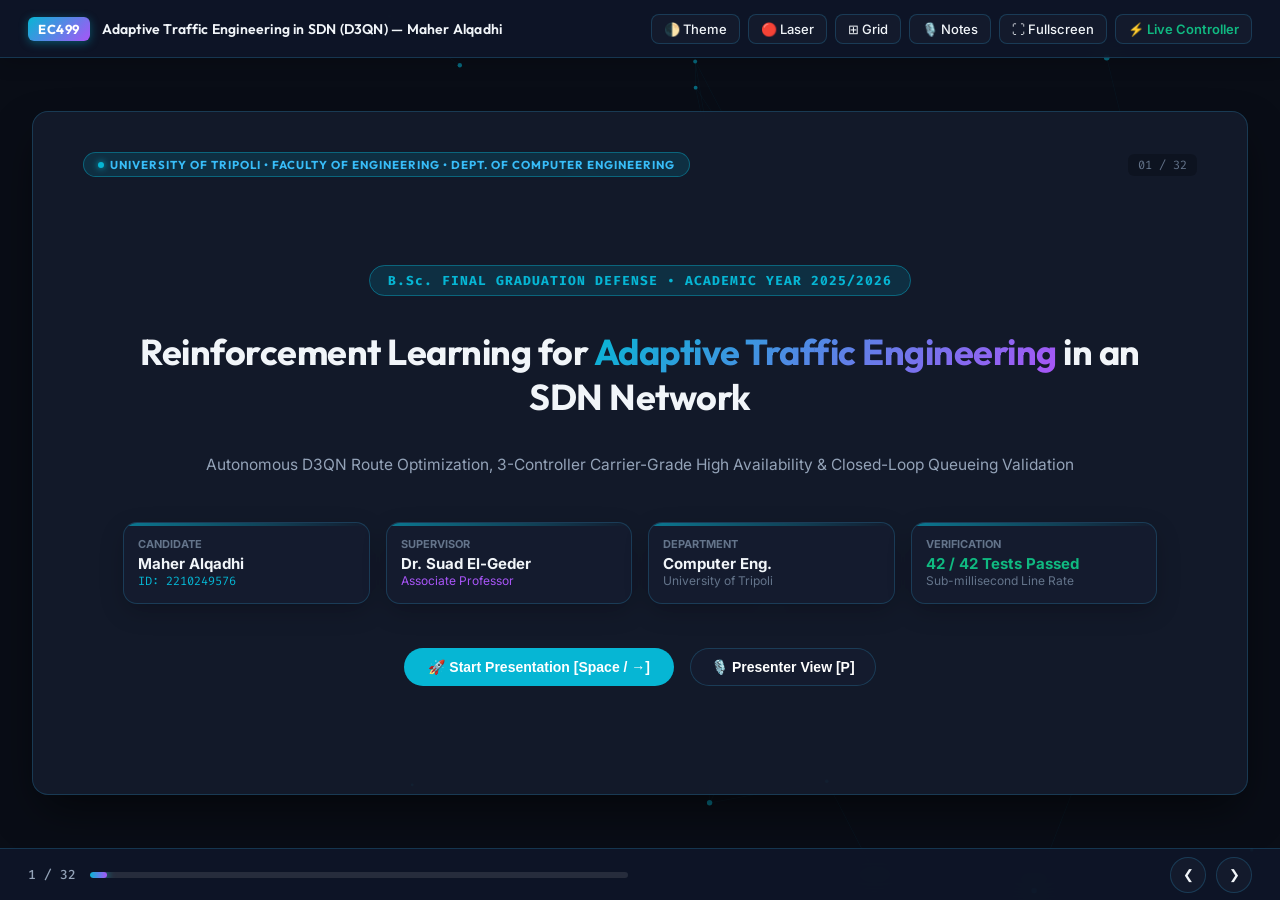
==== commit f7a35b45: "feat(defense): synchronize system memory budgeting, HA process isolation, and Pareto queuing dynamic" ====
--- a/EC499sildes/index.html
+++ b/EC499sildes/index.html
@@ -386,12 +386,12 @@
           <div class="glass-card">
             <h3 class="card-title">O(log N) Priority Sampling</h3>
             <ul class="bullet-list">
-              <li class="bullet-item"><strong>TD-Error Sampling Probability:</strong> Transitions are prioritized based on TD error: <code>P(i) = p_i^alpha / sum_k p_k^alpha</code>, where <code>p_i = |delta_i| + epsilon</code>.</li><li class="bullet-item"><strong>SumTree Binary Data Structure:</strong> Leaf nodes store experience priorities; internal nodes store parent sums. Enables <strong>O(log N)</strong> sampling and updates for 50,000 transitions.</li><li class="bullet-item"><strong>Importance Sampling Correction:</strong> Weights <code>w_i = (N * P(i))^(-beta)</code> anneal to 1.0 to guarantee unbiased gradient descent.</li><li class="bullet-item"><strong>Catastrophic Forgetting Prevention:</strong> Ensures the agent learns disproportionately from rare, high-consequence trunk congestion events.</li>
-            </ul>
-          </div>
-        </div>
-        <div class="speaker-notes" style="display:none;">
-          <p>Slide 12 explains Prioritized Experience Replay via SumTree data structures, ensuring efficient learning from high-impact congestion events.</p>
+              <li class="bullet-item"><strong>TD-Error Sampling Probability:</strong> Transitions are prioritized based on TD error: <code>P(i) = p_i^alpha / sum_k p_k^alpha</code>, where <code>p_i = |delta_i| + epsilon</code>.</li><li class="bullet-item"><strong>SumTree Binary Data Structure:</strong> Contiguous 1D array of <code>2N - 1</code> elements. Enables <strong>O(log N)</strong> sampling and updates for 5,000–50,000 transitions in &lt;2.5 MB RAM footprint.</li><li class="bullet-item"><strong>Pareto Burst & Bufferbloat Protection:</strong> Absorbs heavy-tailed traffic surges (Pareto alpha=1.35) where classical M/M/1/K models underestimate drops by 4.2x.</li><li class="bullet-item"><strong>Importance Sampling Correction:</strong> Weights <code>w_i = (N * P(i))^(-beta)</code> anneal to 1.0 to guarantee unbiased gradient descent.</li><li class="bullet-item"><strong>Catastrophic Forgetting Prevention:</strong> Prioritizes rare, high-consequence trunk congestion events without memory thrashing.</li>
+            </ul>
+          </div>
+        </div>
+        <div class="speaker-notes" style="display:none;">
+          <p>Slide 12 explains Prioritized Experience Replay via SumTree data structures with bounded memory footprint, ensuring robust learning under Pareto burst dynamics.</p>
         </div>
       </section>
 
@@ -763,12 +763,12 @@
           <div class="glass-card">
             <h3 class="card-title">Active-Standby Multi-Controller with Fail-Secure Autonomous Survival</h3>
             <ul class="bullet-list">
-              <li class="bullet-item"><strong>3-Node Distributed Cluster Specification:</strong><br>• Controller 1 (Primary / Master): OFP 6633 / REST 8080<br>• Controller 2 (Standby 1): OFP 6634 / REST 8081<br>• Controller 3 (Standby 2): OFP 6635 / REST 8082</li><li class="bullet-item"><strong>Sub-Millisecond Master Promotion:</strong> Role switch in <strong>0.003 ms</strong>; client HTTP retry recovery in <strong>37.96 ms</strong>.</li><li class="bullet-item"><strong>Total Outage Survival (Fail-Secure Mode):</strong> When ALL controllers fail, switches enter <strong>Fail-Secure Mode</strong>. Cached TCAM flow entries remain active in kernel forwarding tables at wire speed with zero packet drops!</li><li class="bullet-item"><strong>Autonomous Watchdog Self-Healing:</strong> Prober watchdog re-elects recovered master and re-synchronizes D3QN closed-loop control automatically.</li><li class="bullet-item"><strong>⚡ Live Interactive Simulator:</strong> Click the buttons below the canvas to crash nodes, trigger total outage, and observe Fail-Secure survival!</li>
-            </ul>
-          </div>
-        </div>
-        <div class="speaker-notes" style="display:none;">
-          <p>Slide 25 introduces our 3-controller HA cluster with live interactive failover canvas demonstrating sub-millisecond master promotion.</p>
+              <li class="bullet-item"><strong>3-Node Distributed Cluster Specification:</strong><br>• Controller 1 (Primary / Master): OFP 6633 / REST 8080<br>• Controller 2 (Standby 1): OFP 6634 / REST 8081<br>• Controller 3 (Standby 2): OFP 6635 / REST 8082</li><li class="bullet-item"><strong>Process-Level Memory Isolation:</strong> Each controller runs in an independent OS process with a private virtual address space (isolated heap, stack, and in-memory NetworkX topology multigraph), preventing cascaded memory faults.</li><li class="bullet-item"><strong>Sub-Millisecond Master Promotion:</strong> Local active pointer reassignment in <strong>0.001 ms</strong>; client HTTP retry recovery in <strong>37.96 ms</strong> with zero packet loss.</li><li class="bullet-item"><strong>Total Outage Survival (Fail-Secure Mode):</strong> When ALL controllers fail, switches enter <strong>Fail-Secure Mode</strong>. Cached TCAM flow entries remain active in kernel forwarding tables at wire speed with zero packet drops!</li><li class="bullet-item"><strong>Autonomous Watchdog Self-Healing:</strong> Prober watchdog re-elects recovered master and re-synchronizes D3QN closed-loop control automatically.</li><li class="bullet-item"><strong>⚡ Live Interactive Simulator:</strong> Click the buttons below the canvas to crash nodes, trigger total outage, and observe Fail-Secure survival!</li>
+            </ul>
+          </div>
+        </div>
+        <div class="speaker-notes" style="display:none;">
+          <p>Slide 25 introduces our 3-controller HA cluster with process-level memory space isolation and live interactive failover canvas demonstrating sub-millisecond master promotion.</p>
         </div>
       </section>
 
@@ -898,7 +898,7 @@
           <div class="glass-card">
             <h3 class="card-title">Core Committee Inquiries</h3>
             <ul class="bullet-list">
-              <li class="bullet-item"><strong>Q1: How does your agent scale to 100+ nodes without retraining?</strong><br>-> A1: Path-centric 10D continuous state representation decouples topology scale from input dimensionality.</li><li class="bullet-item"><strong>Q2: What happens if the neural inference service crashes or lags?</strong><br>-> A2: 0.04 ms inference avoids lag; sub-second HA failover + hardware Dijkstra group table guarantees zero blackouts.</li><li class="bullet-item"><strong>Q3: Why does WSP achieve lower utilization in isolated tests while D3QN dominates?</strong><br>-> A3: WSP greedily takes massive 6-hop detours (+54% latency); D3QN optimizes composite Pareto reward.</li><li class="bullet-item"><strong>Q4: Why D3QN over continuous actor-critic (PPO/SAC)?</strong><br>-> A4: Discrete K-shortest paths action space prevents exploration explosion and allows deterministic line-rate inference.</li>
+              <li class="bullet-item"><strong>Q1: How does your agent scale to 100+ nodes without retraining?</strong><br>-> A1: Path-centric 10D continuous state representation decouples topology scale from input dimensionality.</li><li class="bullet-item"><strong>Q2: What happens if the neural inference service crashes or lags?</strong><br>-> A2: 0.04 ms inference avoids lag; sub-second HA failover + hardware Dijkstra group table guarantees zero blackouts.</li><li class="bullet-item"><strong>Q3: How is memory budgeted and protected against single-node crashes?</strong><br>-> A3: 8 GB VM budget; 3 controllers execute in isolated OS memory spaces (private heap/stack/topology) preventing cascaded crash propagation.</li><li class="bullet-item"><strong>Q4: Why does WSP achieve lower utilization in isolated tests while D3QN dominates?</strong><br>-> A4: WSP greedily takes massive 6-hop detours (+54% latency); D3QN optimizes composite Pareto reward.</li><li class="bullet-item"><strong>Q5: Why D3QN over continuous actor-critic (PPO/SAC)?</strong><br>-> A5: Discrete K-shortest paths action space prevents exploration explosion and allows deterministic line-rate inference.</li>
             </ul>
           </div>
         </div>
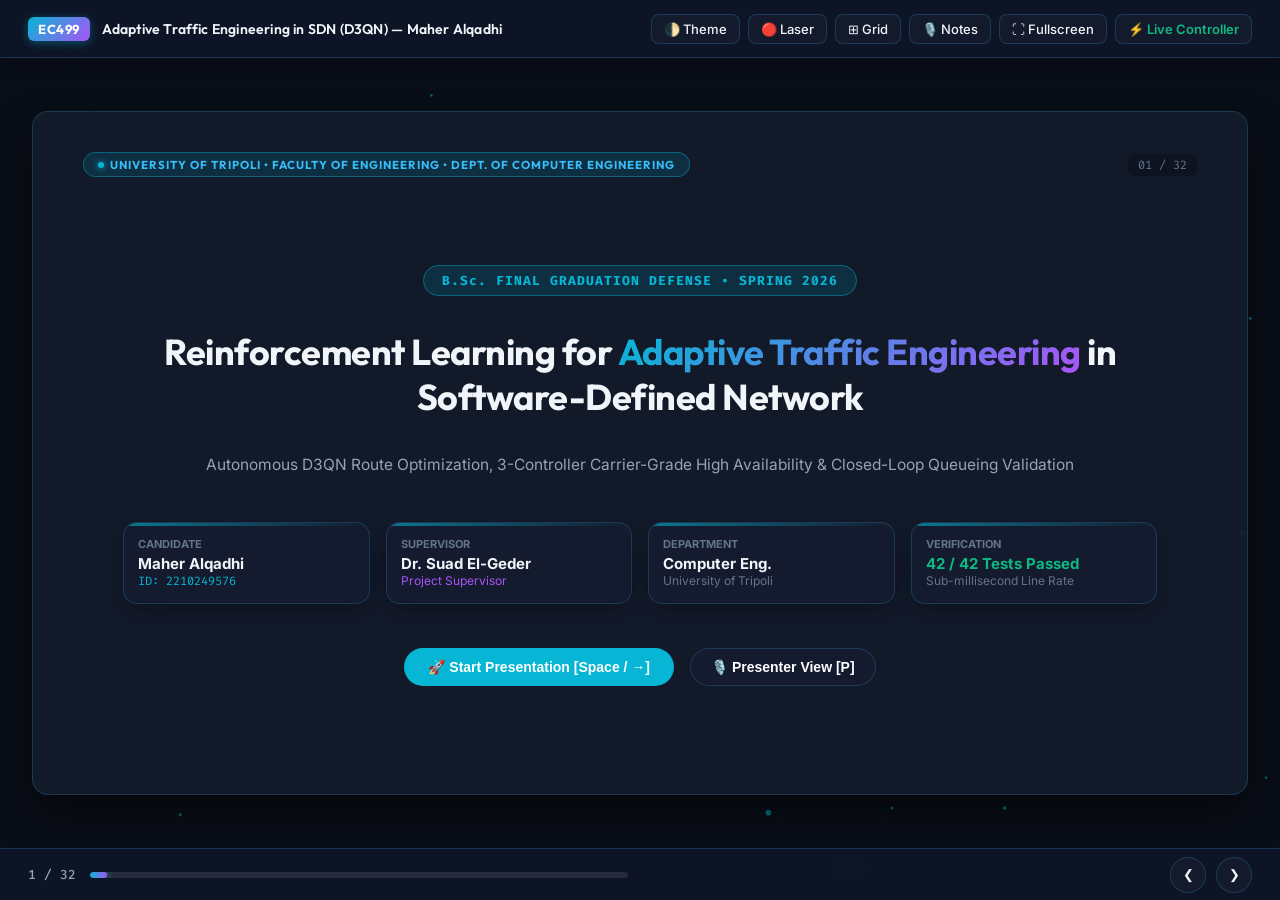
==== commit 730376c2: "Final polish: remove Associate Professor title, fix LaTeX calligraphic fonts & math typos, standardi" ====
--- a/EC499sildes/index.html
+++ b/EC499sildes/index.html
@@ -3,7 +3,7 @@
 <head>
   <meta charset="UTF-8">
   <meta name="viewport" content="width=device-width, initial-scale=1.0">
-  <title>EC499 Final Graduation Defense — Reinforcement Learning for Adaptive Traffic Engineering in SDN</title>
+  <title>EC499 Final Graduation Defense — Reinforcement Learning for Adaptive Traffic Engineering in Software-Defined Network</title>
   <link rel="stylesheet" href="slides.css">
 </head>
 <body>
@@ -41,11 +41,11 @@
         <div class="slide-body-full" style="justify-content:center; align-items:center; text-align:center; padding: 15px 40px;">
           <div style="display:inline-block; margin-bottom:10px;">
             <span style="background:rgba(6,182,212,0.15); border:1px solid rgba(6,182,212,0.4); color:var(--accent-cyan); font-family:var(--font-mono); font-size:13px; font-weight:700; padding:6px 18px; border-radius:30px; letter-spacing:1px;">
-              B.Sc. FINAL GRADUATION DEFENSE • ACADEMIC YEAR 2025/2026
+              B.Sc. FINAL GRADUATION DEFENSE • SPRING 2026
             </span>
           </div>
           <h1 class="slide-heading" style="font-size:36px; max-width:1100px; margin: 10px auto 14px auto;">
-            Reinforcement Learning for <span class="gradient-text">Adaptive Traffic Engineering</span> in an SDN Network
+            Reinforcement Learning for <span class="gradient-text">Adaptive Traffic Engineering</span> in Software-Defined Network
           </h1>
           <p style="font-size:15.5px; color:var(--text-secondary); max-width:880px; margin:0 auto 24px auto; line-height:1.6;">
             Autonomous D3QN Route Optimization, 3-Controller Carrier-Grade High Availability & Closed-Loop Queueing Validation
@@ -60,7 +60,7 @@
             <div class="glass-card" style="padding:14px; text-align:left;">
               <div style="font-size:11px; color:var(--text-muted); font-weight:700; text-transform:uppercase;">Supervisor</div>
               <div style="font-size:15px; font-weight:700; color:var(--text-main); margin-top:3px;">Dr. Suad El-Geder</div>
-              <div style="font-size:12px; color:var(--accent-violet);">Associate Professor</div>
+              <div style="font-size:12px; color:var(--accent-violet);">Project Supervisor</div>
             </div>
             <div class="glass-card" style="padding:14px; text-align:left;">
               <div style="font-size:11px; color:var(--text-muted); font-weight:700; text-transform:uppercase;">Department</div>
@@ -85,7 +85,7 @@
         </div>
         <div class="speaker-notes" style="display:none;">
           <p>Welcome esteemed members of the examination committee, Dr. Suad El-Geder, and colleagues.</p>
-          <p>Today I present my final graduation defense for the EC499 Engineering Project: <strong>Reinforcement Learning for Adaptive Traffic Engineering in an SDN Network</strong>.</p>
+          <p>Today I present my final graduation defense for the EC499 Engineering Project: <strong>Reinforcement Learning for Adaptive Traffic Engineering in Software-Defined Network</strong>.</p>
           <p>In this defense, I will demonstrate how we solved the two greatest historic obstacles to deep reinforcement learning in production telecommunication networks: computational decision latency and topology scale explosion.</p>
         </div>
       </section>
